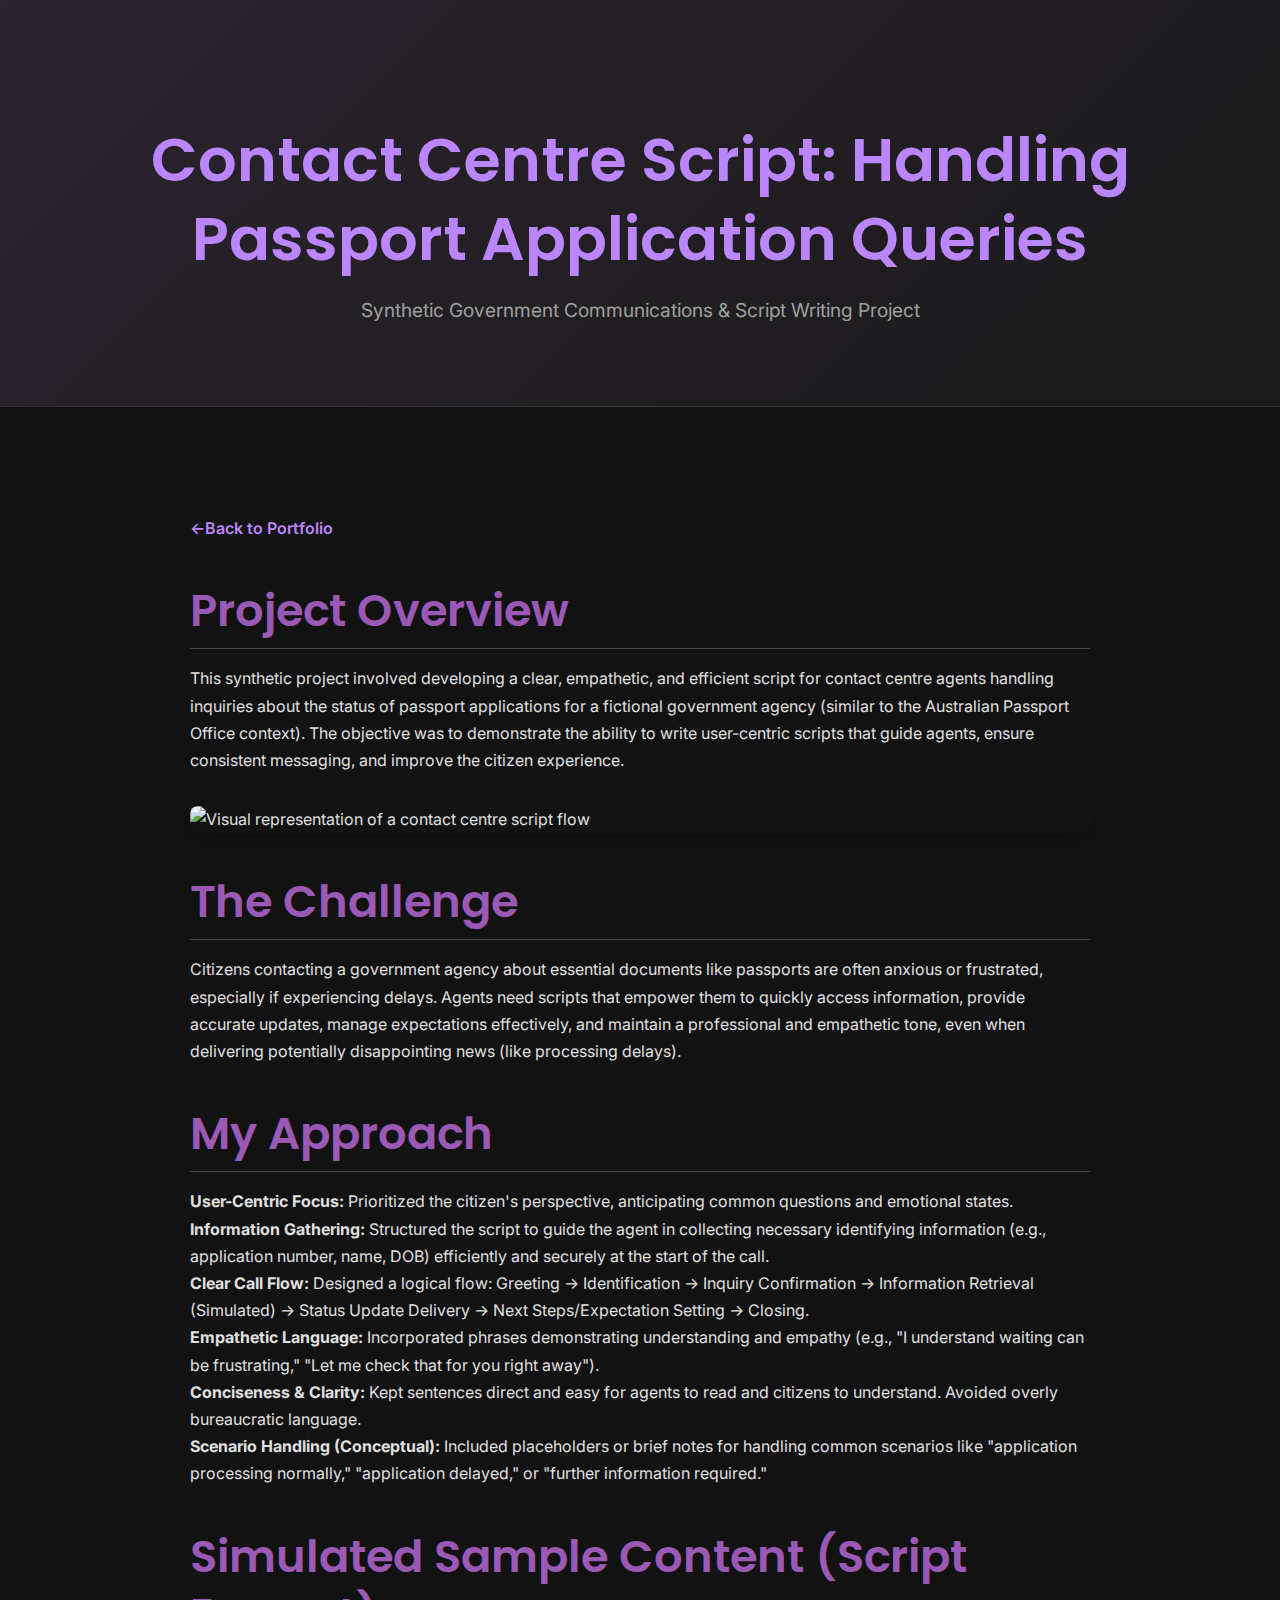
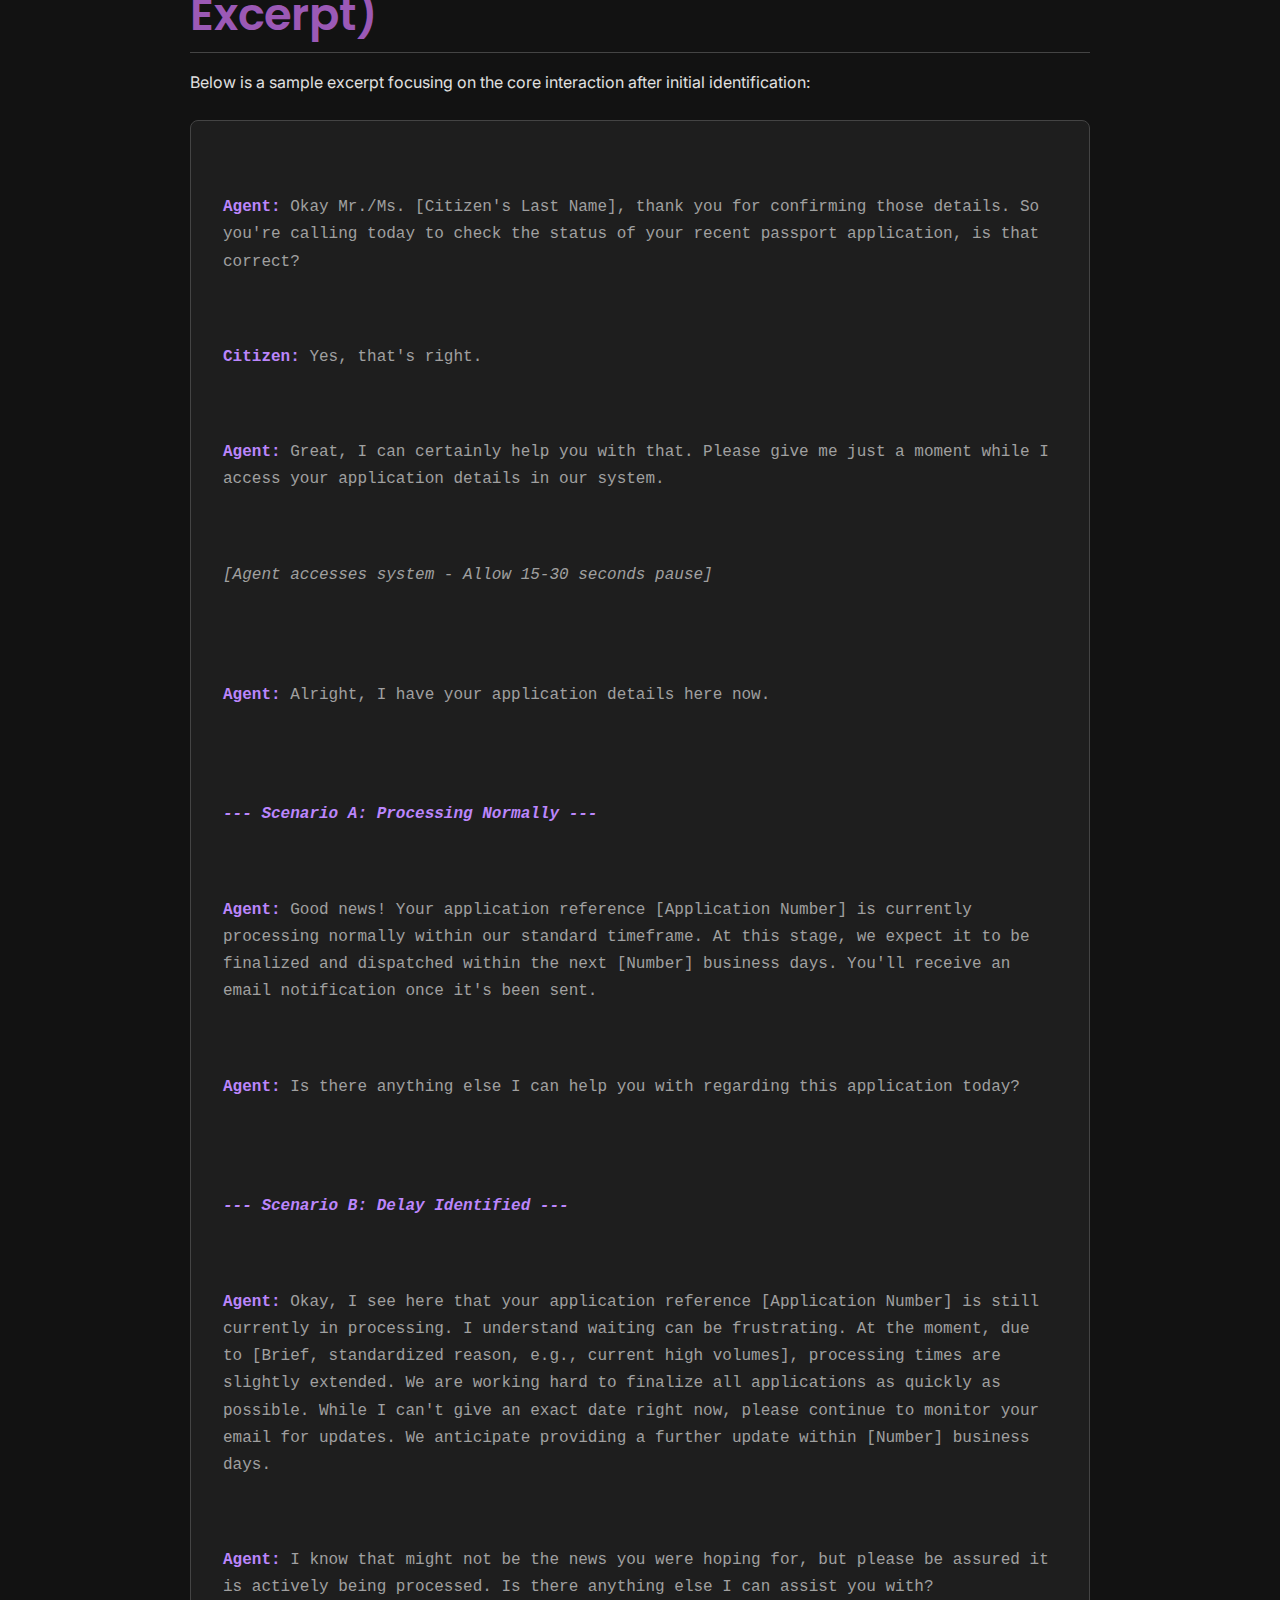
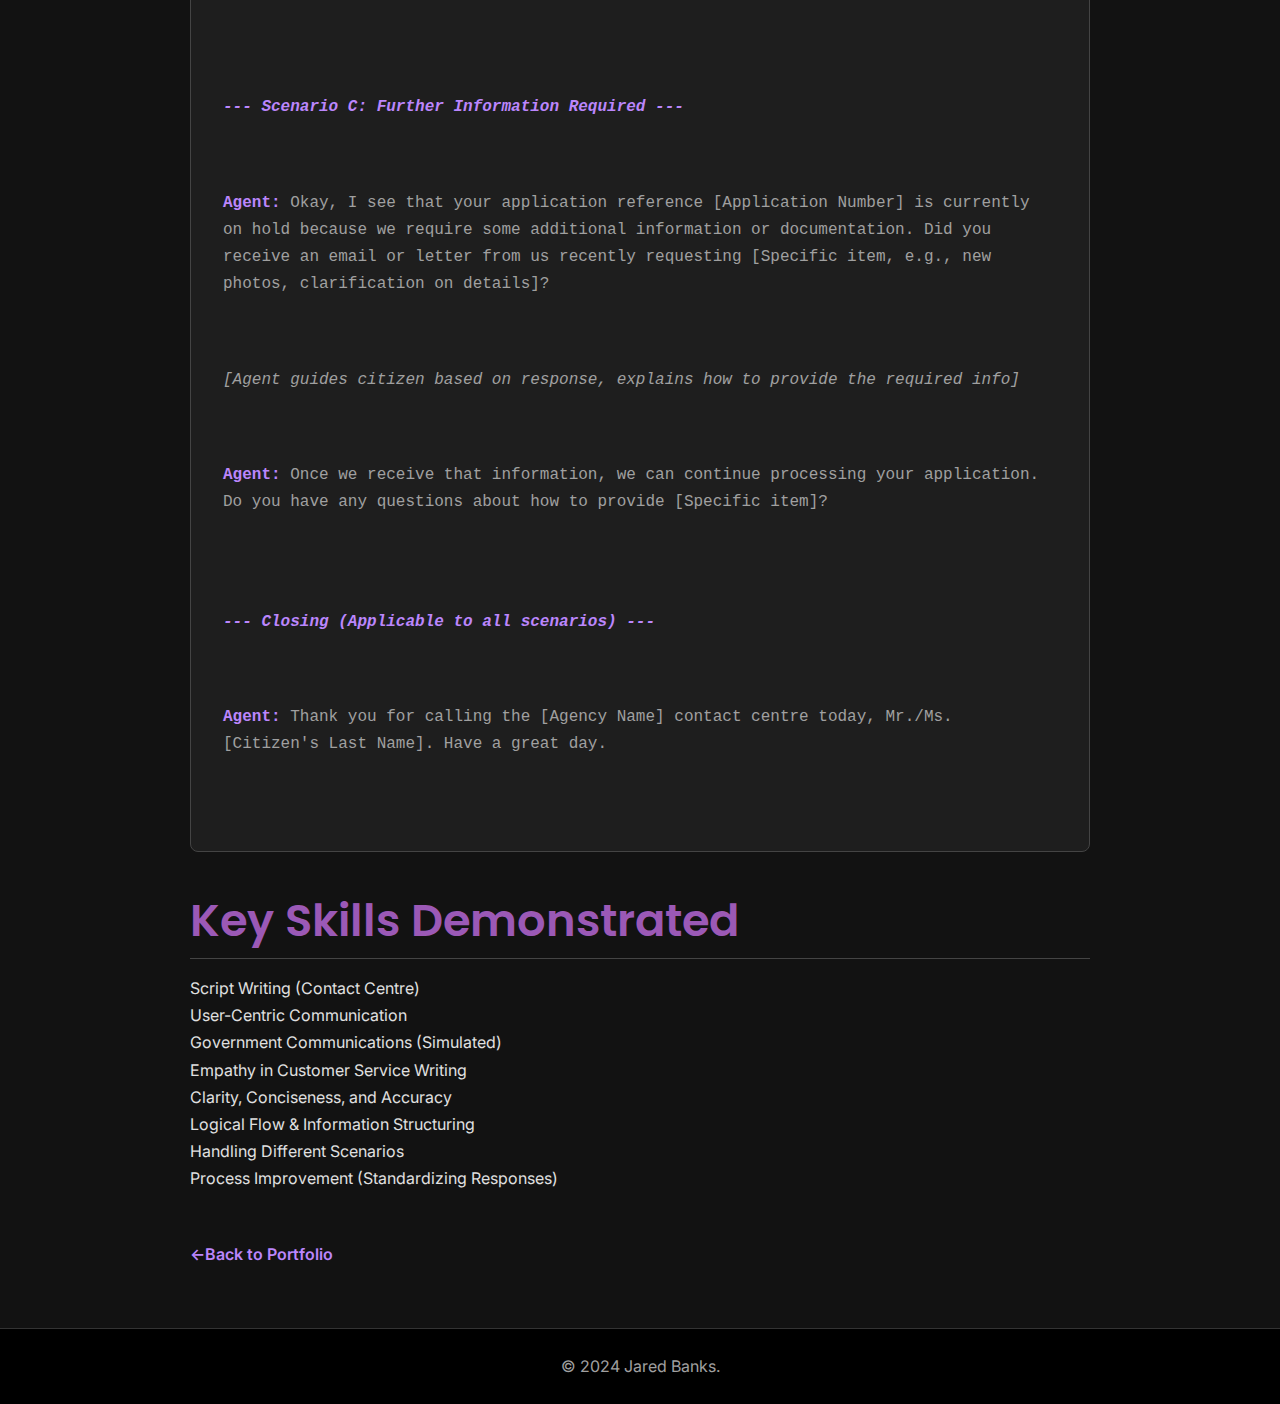
==== gov-script.html @ 29e7ff33 "v2" ====
<!DOCTYPE html>
<html lang="en">
<head>
    <meta charset="UTF-8">
    <meta name="viewport" content="width=device-width, initial-scale=1.0">
    <title>Project: Contact Centre Script - Jared Banks Portfolio</title>
    <link rel="stylesheet" href="style.css">
    <link rel="preconnect" href="https://fonts.googleapis.com">
    <link rel="preconnect" href="https://fonts.gstatic.com" crossorigin>
    <link href="https://fonts.googleapis.com/css2?family=Poppins:wght@400;600;700&family=Inter:wght@400;500&display=swap" rel="stylesheet">
</head>
<body>
     <header class="project-detail-header">
        <div class="container">
            <h1>Contact Centre Script: Handling Passport Application Queries</h1>
            <p class="project-subtitle">Synthetic Government Communications & Script Writing Project</p>
        </div>
    </header>

    <main class="project-content container">
        <a href="index.html#portfolio" class="back-link">Back to Portfolio</a>

        <h2>Project Overview</h2>
        <p>This synthetic project involved developing a clear, empathetic, and efficient script for contact centre agents handling inquiries about the status of passport applications for a fictional government agency (similar to the Australian Passport Office context). The objective was to demonstrate the ability to write user-centric scripts that guide agents, ensure consistent messaging, and improve the citizen experience.</p>

        <img src="https://via.placeholder.com/800x400/888/bbb?text=Contact+Centre+Interaction+Flow" alt="Visual representation of a contact centre script flow" class="project-visual">

        <h2>The Challenge</h2>
        <p>Citizens contacting a government agency about essential documents like passports are often anxious or frustrated, especially if experiencing delays. Agents need scripts that empower them to quickly access information, provide accurate updates, manage expectations effectively, and maintain a professional and empathetic tone, even when delivering potentially disappointing news (like processing delays).</p>

        <h2>My Approach</h2>
        <ul>
            <li><strong>User-Centric Focus:</strong> Prioritized the citizen's perspective, anticipating common questions and emotional states.</li>
            <li><strong>Information Gathering:</strong> Structured the script to guide the agent in collecting necessary identifying information (e.g., application number, name, DOB) efficiently and securely at the start of the call.</li>
            <li><strong>Clear Call Flow:</strong> Designed a logical flow: Greeting -> Identification -> Inquiry Confirmation -> Information Retrieval (Simulated) -> Status Update Delivery -> Next Steps/Expectation Setting -> Closing.</li>
            <li><strong>Empathetic Language:</strong> Incorporated phrases demonstrating understanding and empathy (e.g., "I understand waiting can be frustrating," "Let me check that for you right away").</li>
            <li><strong>Conciseness & Clarity:</strong> Kept sentences direct and easy for agents to read and citizens to understand. Avoided overly bureaucratic language.</li>
            <li><strong>Scenario Handling (Conceptual):</strong> Included placeholders or brief notes for handling common scenarios like "application processing normally," "application delayed," or "further information required."</li>
        </ul>

        <h2>Simulated Sample Content (Script Excerpt)</h2>
        <p>Below is a sample excerpt focusing on the core interaction after initial identification:</p>
        <div class="project-sample">
            <p><strong>Agent:</strong> Okay Mr./Ms. [Citizen's Last Name], thank you for confirming those details. So you're calling today to check the status of your recent passport application, is that correct?</p>
            <p><strong>Citizen:</strong> Yes, that's right.</p>
            <p><strong>Agent:</strong> Great, I can certainly help you with that. Please give me just a moment while I access your application details in our system.</p>
            <p><em>[Agent accesses system - Allow 15-30 seconds pause]</em></p>

            <p><strong>Agent:</strong> Alright, I have your application details here now.</p>

            <p><em><strong>--- Scenario A: Processing Normally ---</strong></em></p>
            <p><strong>Agent:</strong> Good news! Your application reference [Application Number] is currently processing normally within our standard timeframe. At this stage, we expect it to be finalized and dispatched within the next [Number] business days. You'll receive an email notification once it's been sent.</p>
            <p><strong>Agent:</strong> Is there anything else I can help you with regarding this application today?</p>

            <p><em><strong>--- Scenario B: Delay Identified ---</strong></em></p>
            <p><strong>Agent:</strong> Okay, I see here that your application reference [Application Number] is still currently in processing. I understand waiting can be frustrating. At the moment, due to [Brief, standardized reason, e.g., current high volumes], processing times are slightly extended. We are working hard to finalize all applications as quickly as possible. While I can't give an exact date right now, please continue to monitor your email for updates. We anticipate providing a further update within [Number] business days.</p>
            <p><strong>Agent:</strong> I know that might not be the news you were hoping for, but please be assured it is actively being processed. Is there anything else I can assist you with?</p>

            <p><em><strong>--- Scenario C: Further Information Required ---</strong></em></p>
            <p><strong>Agent:</strong> Okay, I see that your application reference [Application Number] is currently on hold because we require some additional information or documentation. Did you receive an email or letter from us recently requesting [Specific item, e.g., new photos, clarification on details]?</p>
            <p><em>[Agent guides citizen based on response, explains how to provide the required info]</em></p>
            <p><strong>Agent:</strong> Once we receive that information, we can continue processing your application. Do you have any questions about how to provide [Specific item]?</p>

            <p><em><strong>--- Closing (Applicable to all scenarios) ---</strong></em></p>
            <p><strong>Agent:</strong> Thank you for calling the [Agency Name] contact centre today, Mr./Ms. [Citizen's Last Name]. Have a great day.</p>
        </div>


        <h2>Key Skills Demonstrated</h2>
        <ul>
            <li>Script Writing (Contact Centre)</li>
            <li>User-Centric Communication</li>
            <li>Government Communications (Simulated)</li>
            <li>Empathy in Customer Service Writing</li>
            <li>Clarity, Conciseness, and Accuracy</li>
            <li>Logical Flow & Information Structuring</li>
            <li>Handling Different Scenarios</li>
            <li>Process Improvement (Standardizing Responses)</li>
        </ul>

        <a href="index.html#portfolio" class="back-link">Back to Portfolio</a>
    </main>

     <footer class="site-footer-bottom">
        <div class="container">
            <p>© 2024 Jared Banks.</p>
        </div>
    </footer>
</body>
</html>
---- style.css ----
/* --- Global Styles & Variables --- */
:root {
    /* Dark Mode Palette */
    --primary-color: #9b59b6; /* Vibrant Purple */
    --secondary-color: #bb86fc; /* Lighter Purple Accent */
    --background-color: #121212; /* Very Dark Grey/Black */
    --surface-color: #1e1e1e; /* Slightly Lighter Surface (Cards, Header) */
    --text-color: #e0e0e0; /* Light Grey for Text */
    --text-muted-color: #a0a0a0; /* Medium Grey for muted text */
    --dark-color-on-light-bg: #343a40; /* For specific elements if needed */

    /* Fonts & Other Variables */
    --heading-font: 'Poppins', sans-serif;
    --body-font: 'Inter', sans-serif;
    --base-font-size: 16px;
    --transition-speed: 0.3s;
    --card-shadow: 0 5px 15px rgba(0, 0, 0, 0.2); /* Darker shadow for dark bg */
    --card-shadow-hover: 0 8px 25px rgba(0, 0, 0, 0.3);
    --border-radius: 8px;
    --purple-glow: 0 0 15px rgba(155, 89, 182, 0.3); /* Subtle glow for purple elements */
}

* {
    margin: 0;
    padding: 0;
    box-sizing: border-box;
}

html {
    scroll-behavior: smooth;
    font-size: var(--base-font-size);
}

body {
    font-family: var(--body-font);
    line-height: 1.7;
    color: var(--text-color);
    background-color: var(--background-color); /* Dark Background */
    overflow-x: hidden;
}

.container {
    max-width: 1200px;
    margin: 0 auto;
    padding: 0 20px;
}

h1, h2, h3 {
    font-family: var(--heading-font);
    font-weight: 600;
    line-height: 1.3;
    color: var(--text-color); /* Light Headings */
}

/* Adjust sizes slightly if needed */
h1 { font-size: clamp(2.5rem, 5vw, 3.8rem); margin-bottom: 1rem; }
h2 { font-size: clamp(2rem, 4vw, 2.8rem); margin-bottom: 1rem; }
h3 { font-size: clamp(1.2rem, 3vw, 1.5rem); margin-bottom: 0.8rem; }

p { margin-bottom: 1.2rem; font-size: 1rem; }
a { color: var(--secondary-color); text-decoration: none; transition: color var(--transition-speed) ease; } /* Purple Links */
a:hover { color: var(--primary-color); } /* Darker Purple Hover */
img { max-width: 100%; height: auto; display: block; }
ul { list-style: none; }

/* --- Header --- */
.site-header {
    position: fixed;
    top: 0;
    left: 0;
    width: 100%;
    background-color: rgba(30, 30, 30, 0.9); /* Darker translucent header */
    backdrop-filter: blur(10px);
    padding: 1rem 0;
    z-index: 1000;
    border-bottom: 1px solid #333; /* Subtle border */
    transition: background-color var(--transition-speed) ease;
}

.site-header .container {
    display: flex;
    justify-content: space-between;
    align-items: center;
}

.logo a {
    font-size: 1.6rem;
    font-weight: 700;
    font-family: var(--heading-font);
    color: var(--secondary-color); /* Lighter Purple Logo */
    text-decoration: none;
}

.main-nav ul { display: flex; }
.main-nav li { margin-left: 2rem; }

.main-nav a {
    font-weight: 500;
    color: var(--text-color); /* Light nav text */
    position: relative;
    padding-bottom: 0.3rem;
}

.main-nav a::after {
    content: '';
    position: absolute;
    bottom: 0;
    left: 0;
    width: 0;
    height: 2px;
    background-color: var(--primary-color); /* Purple underline */
    transition: width var(--transition-speed) ease;
}

.main-nav a:hover::after,
.main-nav a.active::after { width: 100%; }

.menu-toggle {
    display: none;
    background: none;
    border: none;
    font-size: 1.8rem;
    cursor: pointer;
    color: var(--text-color); /* Light toggle icon */
}

/* --- Section Base Styles --- */
section { padding: 80px 0; overflow: hidden; }

.section-title { text-align: center; margin-bottom: 1rem; }
.section-title--left { text-align: left; }

.section-intro {
    text-align: center;
    max-width: 700px;
    margin: 0 auto 3rem auto;
    color: var(--text-muted-color); /* Muted text */
    font-size: 1.1rem;
}

/* --- Hero Section --- */
.hero-section {
    min-height: 100vh;
    display: flex;
    flex-direction: column;
    justify-content: center;
    align-items: center;
    text-align: center;
    /* Subtle dark gradient */
    background: linear-gradient(135deg, rgba(155, 89, 182, 0.05), rgba(0, 0, 0, 0.1)), var(--background-color);
    position: relative;
    padding-top: 100px;
}

.hero-content { max-width: 900px; }

.hero-section h1 .highlight {
    color: var(--primary-color); /* Purple Highlight */
    font-weight: 700;
}

.hero-section .subtitle {
    font-size: 1.2rem;
    color: var(--text-muted-color);
    margin-bottom: 2rem;
}

.cta-button {
    display: inline-block;
    background: var(--primary-color); /* Purple Button */
    color: var(--white-color); /* Ensure text is white/light */
    padding: 0.9rem 2rem;
    border-radius: var(--border-radius);
    font-weight: 600;
    font-family: var(--heading-font);
    text-decoration: none;
    transition: background-color var(--transition-speed) ease, transform var(--transition-speed) ease, box-shadow var(--transition-speed) ease;
    box-shadow: var(--purple-glow); /* Purple Glow */
    border: none;
    cursor: pointer;
}

.cta-button:hover {
    background: var(--secondary-color); /* Lighter Purple Hover */
    transform: translateY(-3px);
    box-shadow: 0 6px 20px rgba(155, 89, 182, 0.4);
    color: #111; /* Darker text on light hover */
}

.scroll-down-indicator {
    position: absolute;
    bottom: 30px;
    left: 50%;
    transform: translateX(-50%);
    animation: bounce 2s infinite;
}

.scroll-down-indicator a {
    font-size: 1.5rem;
    color: var(--secondary-color);
}

@keyframes bounce {
    0%, 20%, 50%, 80%, 100% { transform: translate(-50%, 0); }
    40% { transform: translate(-50%, -10px); }
    60% { transform: translate(-50%, -5px); }
}

/* --- Portfolio Section --- */
.portfolio-section {
    background-color: var(--background-color); /* Matches body */
}

.portfolio-grid {
    display: grid;
    grid-template-columns: repeat(auto-fit, minmax(min(350px, 100%), 1fr));
    gap: 2.5rem;
}

.portfolio-item {
    background: var(--surface-color); /* Dark Card Background */
    border-radius: var(--border-radius);
    overflow: hidden;
    box-shadow: var(--card-shadow);
    transition: transform var(--transition-speed) ease, box-shadow var(--transition-speed) ease;
    border: 1px solid #333; /* Subtle border for definition */
}

.portfolio-item:hover {
    transform: translateY(-8px);
    box-shadow: var(--card-shadow-hover);
    border-color: var(--secondary-color); /* Purple border on hover */
}

.portfolio-image-container img {
    width: 100%;
    aspect-ratio: 16 / 10;
    object-fit: cover;
    filter: brightness(0.9); /* Slightly darken images for dark mode */
}

.portfolio-text { padding: 1.5rem 1.8rem; }
.portfolio-text h3 { margin-bottom: 0.6rem; color: var(--text-color); }
.portfolio-text p { font-size: 0.95rem; margin-bottom: 1rem; color: var(--text-muted-color); }
.portfolio-text p:last-of-type { margin-bottom: 1.2rem; }

.skills-tags { display: flex; flex-wrap: wrap; gap: 0.5rem; margin-bottom: 1rem; }

.skills-tags span {
    background-color: rgba(187, 134, 252, 0.15); /* Transparent purple */
    color: var(--secondary-color);
    padding: 0.3rem 0.8rem;
    border-radius: 15px;
    font-size: 0.8rem;
    font-weight: 500;
}

.portfolio-link { font-weight: 600; display: inline-block; position: relative; color: var(--secondary-color); }
.portfolio-link:hover { color: var(--primary-color); }
.portfolio-link::after { content: ' →'; transition: transform var(--transition-speed) ease; display: inline-block; }
.portfolio-link:hover::after { transform: translateX(4px); }


/* --- About Section --- */
.about-section {
    background-color: var(--surface-color); /* Darker background for contrast */
    border-top: 1px solid #333;
    border-bottom: 1px solid #333;
}

.about-layout { display: flex; align-items: center; gap: 4rem; }
.about-image { flex-basis: 40%; max-width: 400px; }

.about-image img {
    border-radius: var(--border-radius);
    box-shadow: 0 10px 30px rgba(0, 0, 0, 0.4); /* Stronger shadow */
    filter: saturate(0.9); /* Slightly desaturate photo if needed */
}

.about-text { flex-basis: 60%; }
.about-text p { font-size: 1.05rem; color: var(--text-color); }
.about-text a { font-weight: 600; }


/* --- Skills Section --- */
.skills-section { /* Updated ID reference */
    background-color: var(--background-color);
}

.skills-grid { /* Updated class name */
    display: grid;
    grid-template-columns: repeat(auto-fit, minmax(min(300px, 100%), 1fr));
    gap: 2rem;
}

.skill-item { /* Updated class name */
    background: var(--surface-color); /* Dark Card */
    padding: 2.5rem 2rem;
    border-radius: var(--border-radius);
    text-align: center;
    transition: transform var(--transition-speed) ease, box-shadow var(--transition-speed) ease, border-color var(--transition-speed) ease;
    box-shadow: var(--card-shadow);
    border: 1px solid #333;
}
.skill-item:hover {
    transform: translateY(-5px);
    box-shadow: var(--card-shadow-hover);
    border-color: var(--secondary-color); /* Purple border */
}

.skill-icon { /* Updated class name */
    font-size: 2.5rem;
    margin-bottom: 1rem;
    color: var(--primary-color);
    display: inline-block;
    background-color: rgba(155, 89, 182, 0.1); /* Transparent Purple BG */
    width: 70px;
    height: 70px;
    line-height: 70px;
    border-radius: 50%;
}

.skill-item h3 { margin-bottom: 0.8rem; color: var(--text-color); }
.skill-item p { font-size: 0.95rem; color: var(--text-muted-color); margin-bottom: 0; }


/* --- Contact Section --- */
.contact-section {
    background: linear-gradient(135deg, rgba(155, 89, 182, 0.03), rgba(0, 0, 0, 0.05)), var(--surface-color); /* Subtle gradient on dark surface */
    padding-bottom: 60px;
    border-top: 1px solid #333;
}

.contact-wrapper {
    display: flex;
    flex-wrap: wrap;
    gap: 3rem;
    justify-content: center;
    margin-top: 2rem;
}

.contact-info { /* Removed .contact-form styling for now */
    flex-basis: 500px; /* Allow info to take more space */
    max-width: 100%;
    padding: 2rem;
    background: var(--surface-color);
    border-radius: var(--border-radius);
    box-shadow: var(--card-shadow);
    border: 1px solid #333;
    text-align: center; /* Center info */
}

.contact-info h3 { margin-bottom: 1.5rem; color: var(--text-color); }
.contact-info p { font-size: 1rem; margin-bottom: 1rem; color: var(--text-muted-color); }
.contact-info strong { font-weight: 600; color: var(--text-color); }
.contact-info a { color: var(--secondary-color); font-weight: 500; }
.contact-info a:hover { color: var(--primary-color); }


/* --- Footer --- */
.site-footer-bottom {
    background-color: #000; /* Black Footer */
    color: var(--text-muted-color);
    padding: 1.5rem 0;
    text-align: center;
    font-size: 0.9rem;
    border-top: 1px solid #333;
}
.site-footer-bottom p { margin: 0; }

/* --- Project Detail Page Specific Styles --- */
.project-detail-header {
    background: linear-gradient(135deg, rgba(155, 89, 182, 0.1), rgba(0, 0, 0, 0.15)), var(--surface-color);
    padding: 120px 0 60px 0; /* More padding top */
    text-align: center;
    border-bottom: 1px solid #333;
}
.project-detail-header h1 {
    color: var(--secondary-color); /* Highlight title */
}
.project-detail-header .project-subtitle {
    color: var(--text-muted-color);
    font-size: 1.2rem;
    margin-top: 0.5rem;
}

.project-content {
    padding: 60px 0;
    max-width: 900px; /* Content width */
    margin: 0 auto;
}

.project-content h2 {
    color: var(--primary-color); /* Purple subheadings */
    margin-top: 2.5rem;
    margin-bottom: 1rem;
    border-bottom: 1px solid #444;
    padding-bottom: 0.5rem;
}

.project-content img.project-visual {
    margin: 2rem 0;
    border-radius: var(--border-radius);
    box-shadow: 0 5px 20px rgba(0,0,0,0.3);
}

.project-sample {
    background-color: var(--surface-color);
    padding: 1.5rem 2rem;
    border-radius: var(--border-radius);
    margin-top: 1.5rem;
    border: 1px solid #444;
    font-family: 'Courier New', Courier, monospace; /* Monospace for code/script */
    white-space: pre-wrap; /* Preserve whitespace */
    word-wrap: break-word;
    font-size: 0.9rem;
    color: var(--text-muted-color);
}
.project-sample.prose { /* Different style for prose */
    font-family: var(--body-font);
    font-size: 1rem;
    white-space: normal;
    line-height: 1.7;
     color: var(--text-color);
}
.project-sample strong { /* Highlight within sample */
    color: var(--secondary-color);
    font-weight: bold;
}


.back-link {
    display: inline-block;
    margin-top: 3rem;
    font-weight: 600;
    color: var(--secondary-color);
}
.back-link::before {
    content: '← ';
    display: inline-block;
    transition: transform var(--transition-speed) ease;
}
.back-link:hover::before {
    transform: translateX(-4px);
}

/* --- Animations (Remain the same) --- */
.animate-on-scroll { opacity: 0; transform: translateY(30px); transition: opacity 0.8s ease-out, transform 0.8s ease-out; }
.animate-on-scroll.is-visible { opacity: 1; transform: translateY(0); }
.animation-delay-1 { transition-delay: 0.15s; }
.animation-delay-2 { transition-delay: 0.3s; }

/* --- Responsive Design (Largely the same, check specifics) --- */
@media (max-width: 992px) {
    .about-layout { flex-direction: column; text-align: center; }
    .about-text { margin-top: 2rem; }
    .about-text .section-title--left { text-align: center; }
    .about-image { max-width: 350px; }
}

@media (max-width: 768px) {
    html { font-size: 15px; }
    .main-nav { display: none; }
    .menu-toggle { display: block; }
    .hero-section { min-height: 80vh; }
    h1 { font-size: clamp(2rem, 6vw, 3rem); }
    h2 { font-size: clamp(1.8rem, 5vw, 2.4rem); }
    .portfolio-grid { grid-template-columns: 1fr; }
    .skills-grid { grid-template-columns: 1fr; } /* Updated class name */
    .project-content { padding: 40px 20px; } /* Add padding for mobile */

}

@media (max-width: 480px) {
    .container { padding: 0 15px; }
    section { padding: 60px 0; }
    .cta-button { padding: 0.8rem 1.5rem; font-size: 0.95rem; }
    .portfolio-text { padding: 1.2rem; }
    .skill-item { padding: 2rem 1.5rem; } /* Updated class name */
    .project-detail-header { padding: 100px 0 40px 0; }

}
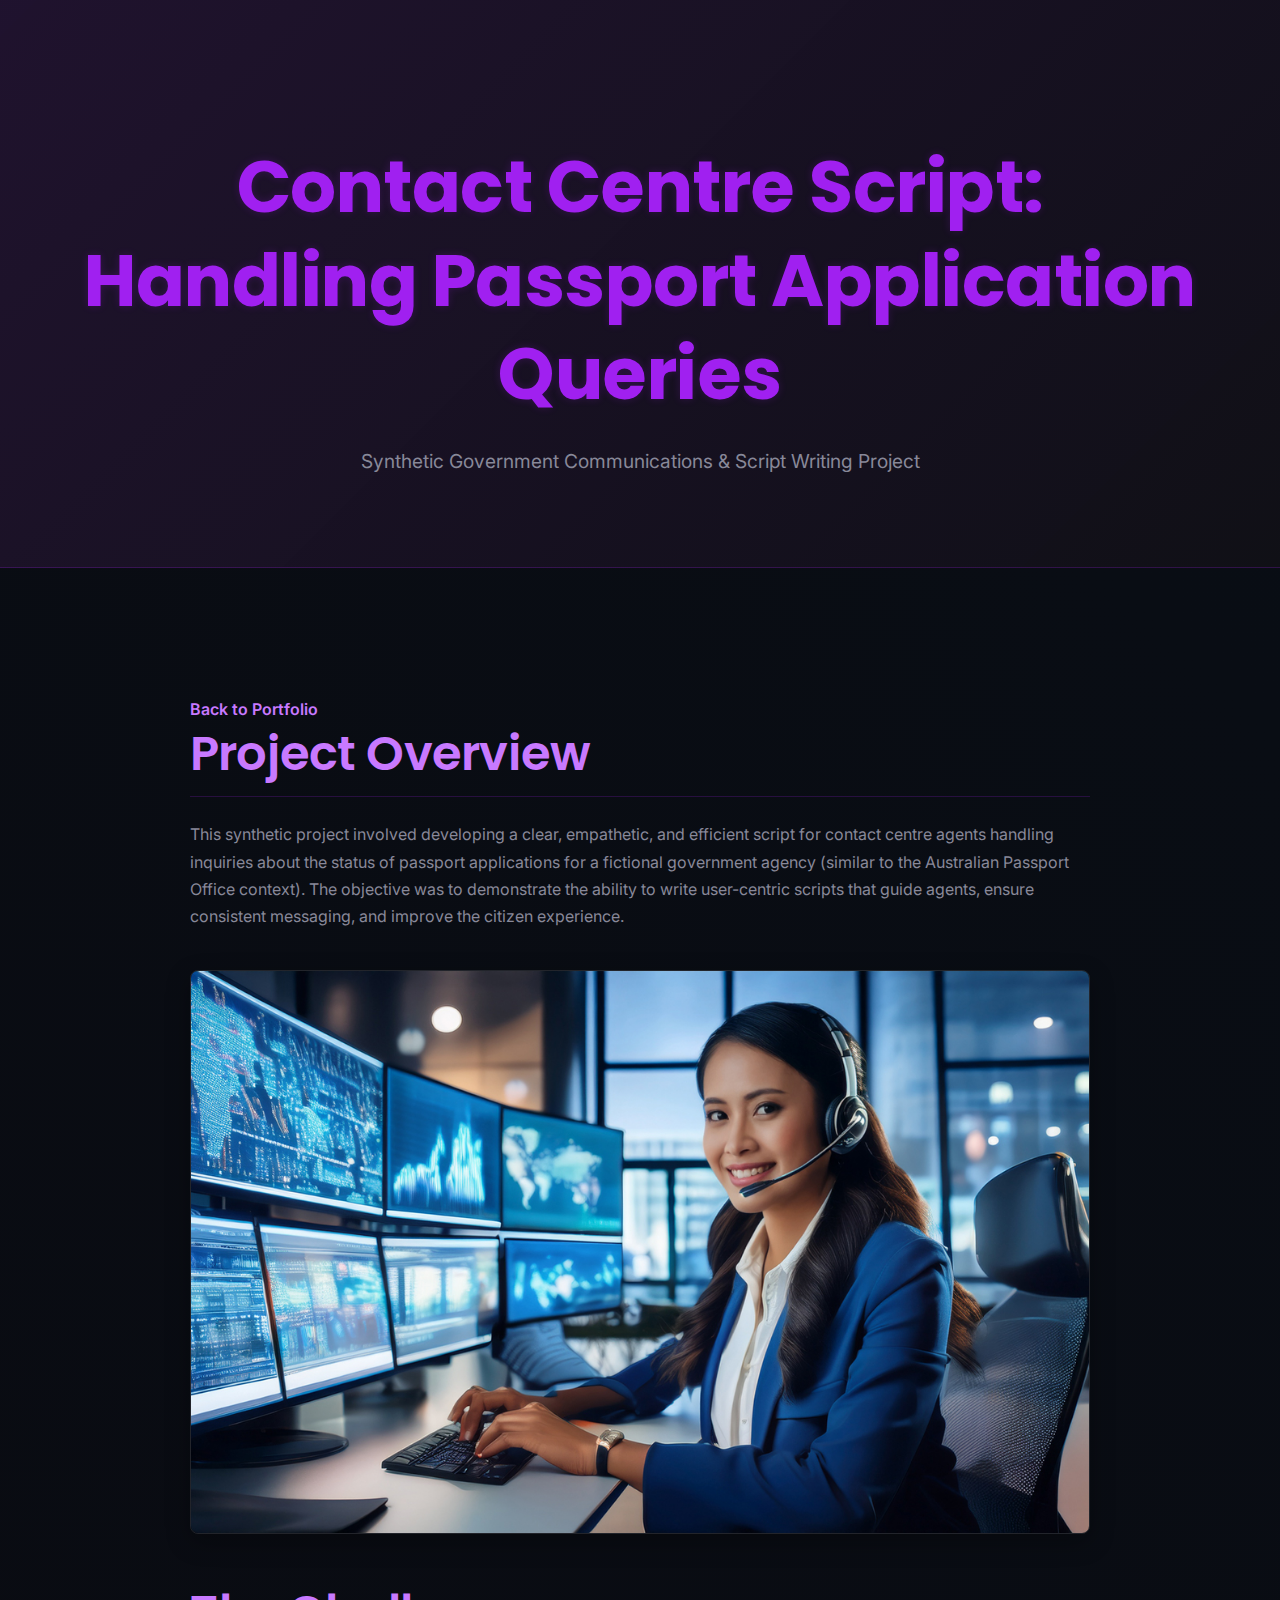
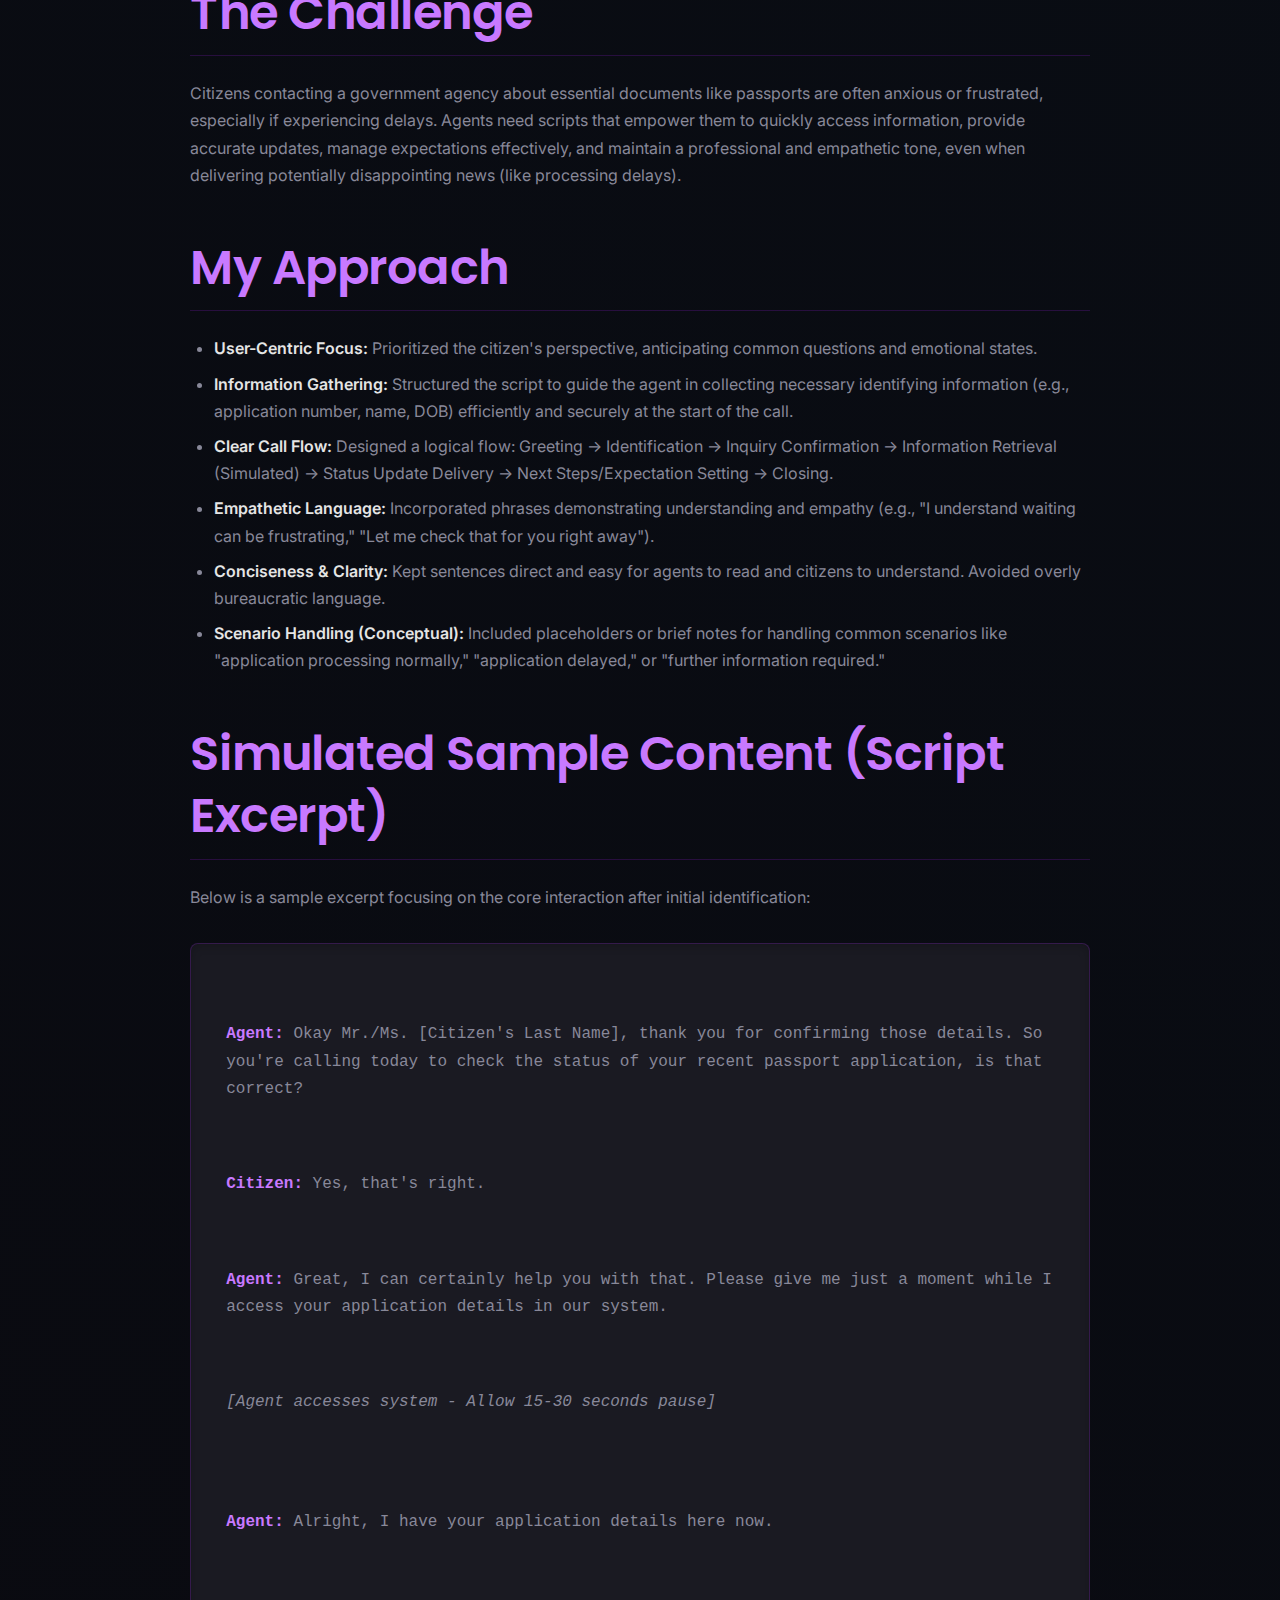
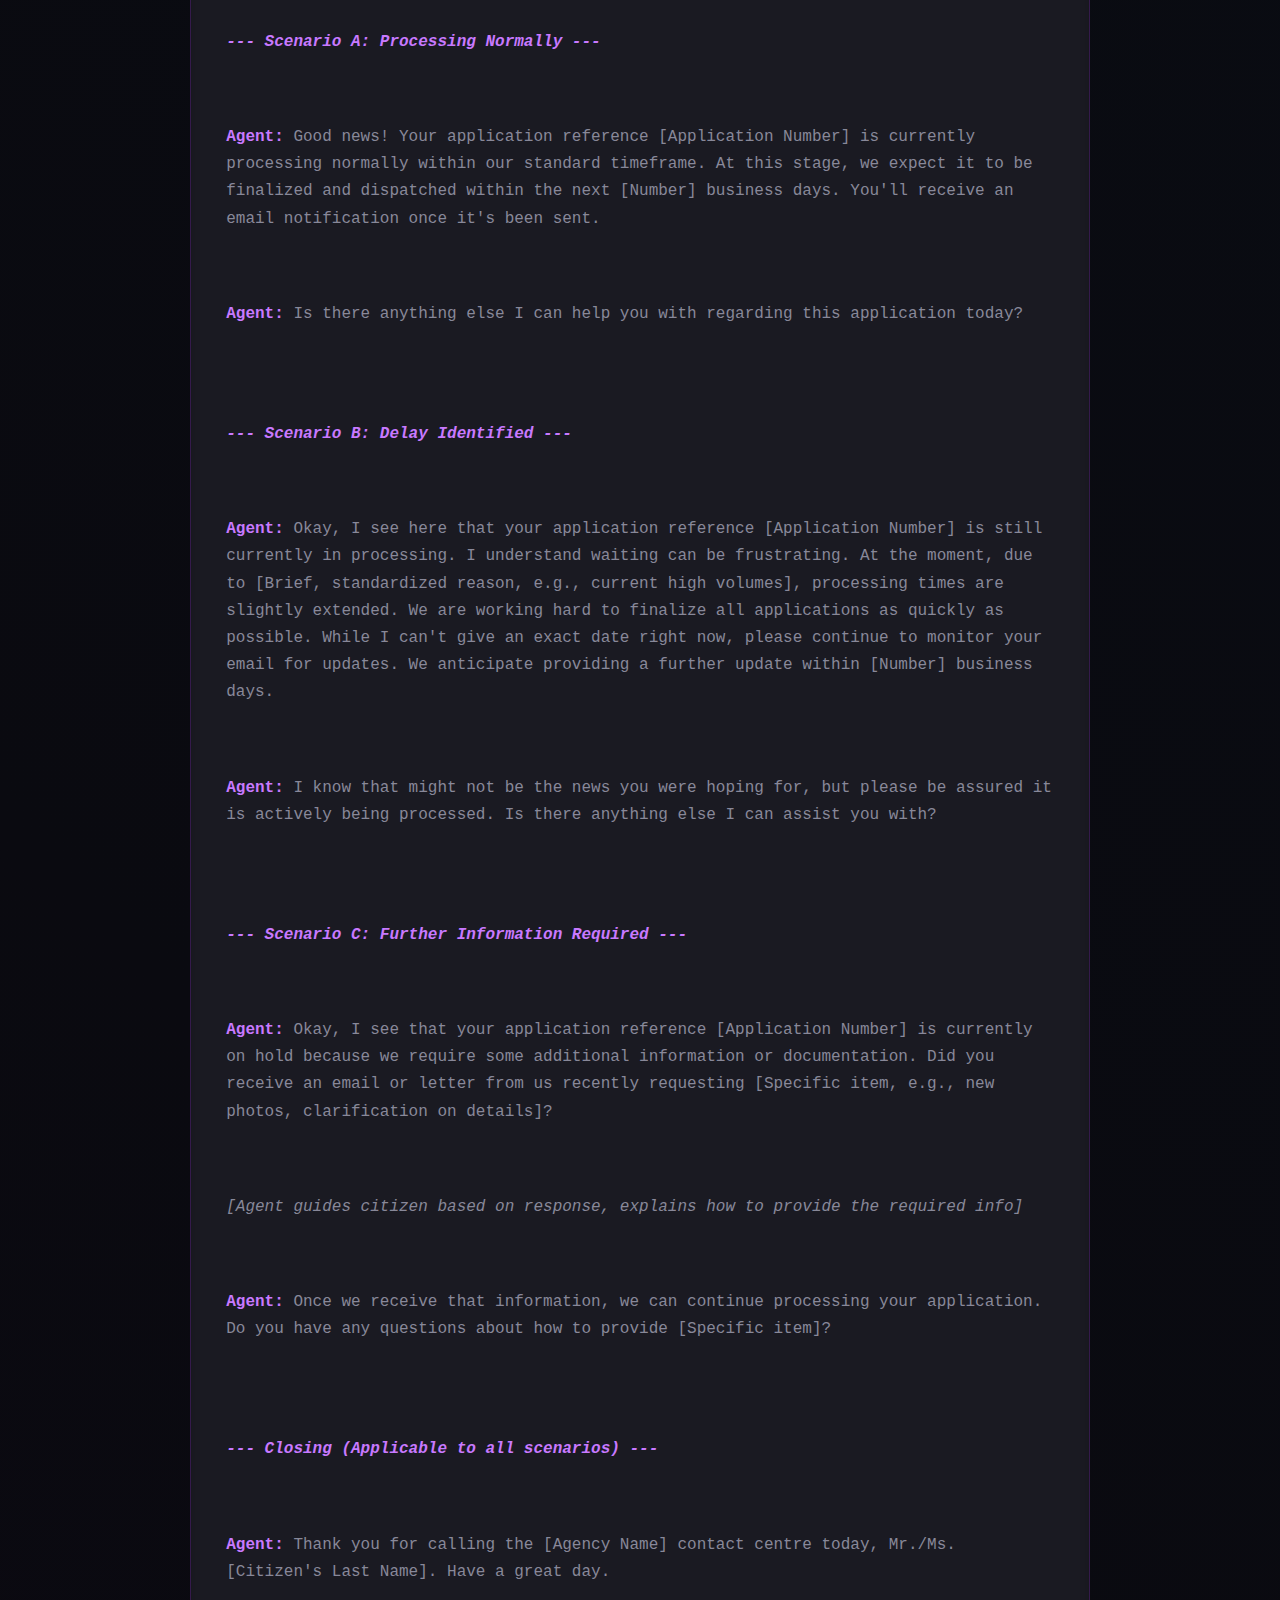
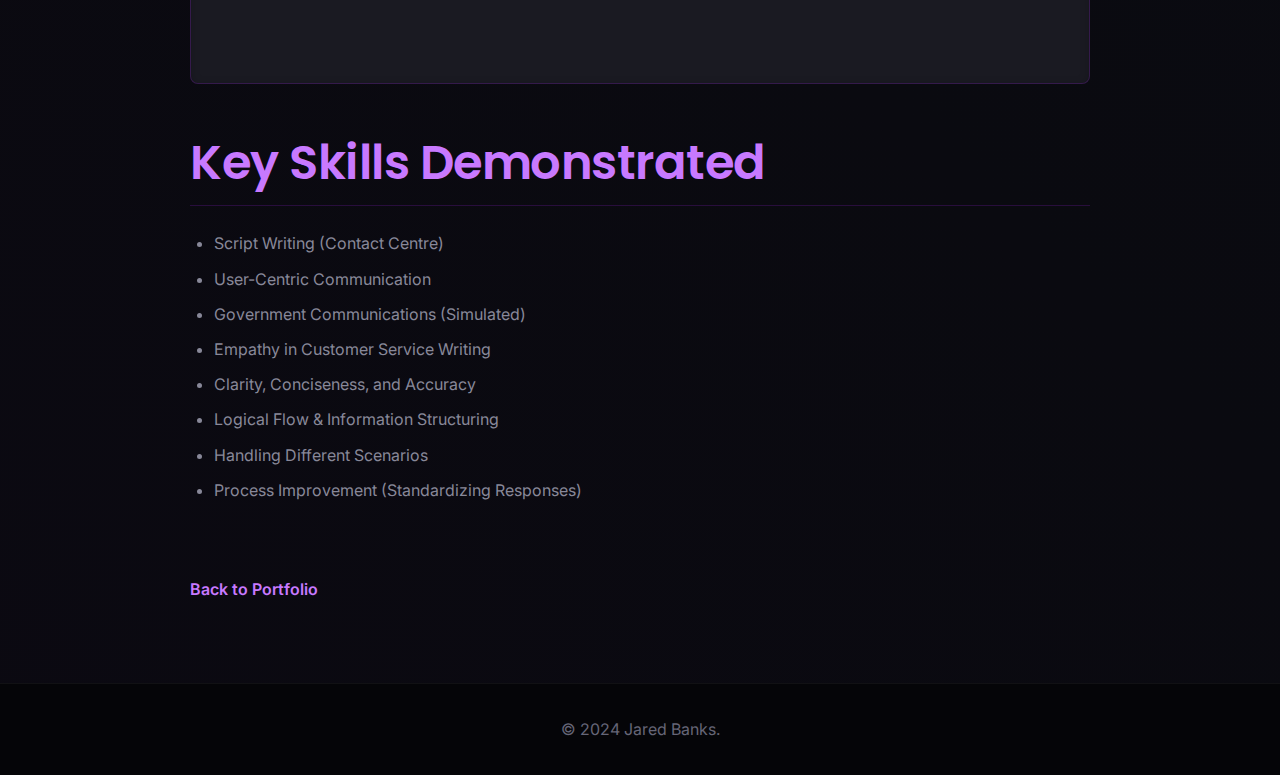
==== commit 30afc121: "16.0.9" ====
--- a/gov-script.html
+++ b/gov-script.html
@@ -23,7 +23,7 @@
         <h2>Project Overview</h2>
         <p>This synthetic project involved developing a clear, empathetic, and efficient script for contact centre agents handling inquiries about the status of passport applications for a fictional government agency (similar to the Australian Passport Office context). The objective was to demonstrate the ability to write user-centric scripts that guide agents, ensure consistent messaging, and improve the citizen experience.</p>
 
-        <img src="https://via.placeholder.com/800x400/888/bbb?text=Contact+Centre+Interaction+Flow" alt="Visual representation of a contact centre script flow" class="project-visual">
+        <img src="images/project4preview.jpg" alt="Visual representation of a contact centre script flow" class="project-visual">
 
         <h2>The Challenge</h2>
         <p>Citizens contacting a government agency about essential documents like passports are often anxious or frustrated, especially if experiencing delays. Agents need scripts that empower them to quickly access information, provide accurate updates, manage expectations effectively, and maintain a professional and empathetic tone, even when delivering potentially disappointing news (like processing delays).</p>
--- a/style.css
+++ b/style.css
@@ -1,482 +1,355 @@
 /* --- Global Styles & Variables --- */
 :root {
-    /* Dark Mode Palette */
-    --primary-color: #9b59b6; /* Vibrant Purple */
-    --secondary-color: #bb86fc; /* Lighter Purple Accent */
-    --background-color: #121212; /* Very Dark Grey/Black */
-    --surface-color: #1e1e1e; /* Slightly Lighter Surface (Cards, Header) */
-    --text-color: #e0e0e0; /* Light Grey for Text */
-    --text-muted-color: #a0a0a0; /* Medium Grey for muted text */
-    --dark-color-on-light-bg: #343a40; /* For specific elements if needed */
-
-    /* Fonts & Other Variables */
-    --heading-font: 'Poppins', sans-serif;
-    --body-font: 'Inter', sans-serif;
-    --base-font-size: 16px;
-    --transition-speed: 0.3s;
-    --card-shadow: 0 5px 15px rgba(0, 0, 0, 0.2); /* Darker shadow for dark bg */
-    --card-shadow-hover: 0 8px 25px rgba(0, 0, 0, 0.3);
-    --border-radius: 8px;
-    --purple-glow: 0 0 15px rgba(155, 89, 182, 0.3); /* Subtle glow for purple elements */
-}
-
-* {
-    margin: 0;
-    padding: 0;
-    box-sizing: border-box;
-}
-
-html {
-    scroll-behavior: smooth;
-    font-size: var(--base-font-size);
-}
-
+    --primary-glow: #a020f0; --secondary-accent: #c879ff; --background-dark: #0a0a10;
+    --surface-dark: #111118; --surface-medium: #1a1a22; --text-primary: #e5e5e5;
+    --text-secondary: #888899; --text-muted: #666677; --border-color: rgba(160, 32, 240, 0.2);
+    --shadow-color: rgba(160, 32, 240, 0.2); --shadow-color-hover: rgba(160, 32, 240, 0.4);
+    --heading-font: 'Poppins', sans-serif; --body-font: 'Inter', sans-serif; --base-font-size: 16px;
+    --transition-fast: 0.2s; --transition-medium: 0.4s; --transition-slow: 0.6s;
+    --border-radius-sm: 4px; --border-radius-md: 8px; --border-radius-lg: 12px;
+}
+/* --- Reset --- */
+* { margin: 0; padding: 0; box-sizing: border-box; }
+html { scroll-behavior: smooth; font-size: var(--base-font-size); }
 body {
-    font-family: var(--body-font);
-    line-height: 1.7;
-    color: var(--text-color);
-    background-color: var(--background-color); /* Dark Background */
-    overflow-x: hidden;
-}
-
-.container {
-    max-width: 1200px;
-    margin: 0 auto;
-    padding: 0 20px;
-}
-
-h1, h2, h3 {
-    font-family: var(--heading-font);
-    font-weight: 600;
-    line-height: 1.3;
-    color: var(--text-color); /* Light Headings */
-}
-
-/* Adjust sizes slightly if needed */
-h1 { font-size: clamp(2.5rem, 5vw, 3.8rem); margin-bottom: 1rem; }
-h2 { font-size: clamp(2rem, 4vw, 2.8rem); margin-bottom: 1rem; }
-h3 { font-size: clamp(1.2rem, 3vw, 1.5rem); margin-bottom: 0.8rem; }
-
+    font-family: var(--body-font); line-height: 1.7; color: var(--text-secondary);
+    background-color: var(--background-dark);
+    background: linear-gradient(45deg, var(--background-dark), #100518, var(--background-dark), #081018);
+    background-size: 400% 400%; animation: gradientBG 25s ease infinite;
+    overflow-x: hidden; min-height: 100vh; position: relative;
+}
+@keyframes gradientBG { 0% { background-position: 0% 50%; } 50% { background-position: 100% 50%; } 100% { background-position: 0% 50%; } }
+/* --- Persistent Particle Background --- */
+#page-particles { position: fixed; top: 0; left: 0; width: 100%; height: 100%; z-index: 0; }
+/* --- Pre-loader Styles --- */
+#preloader {
+    position: fixed; inset: 0; background-color: var(--background-dark);
+    z-index: 9999; display: flex; justify-content: center; align-items: center;
+    opacity: 1; visibility: visible; transition: opacity 0.6s ease-in-out, visibility 0.6s ease-in-out;
+    padding: 20px;
+}
+#preloader.hidden { opacity: 0; visibility: hidden; pointer-events: none; }
+#preloader-headline-container {
+    font-family: var(--heading-font); font-size: clamp(2.2rem, 6vw, 4rem); font-weight: 700;
+    color: var(--text-primary); text-align: center; max-width: 900px; line-height: 1.3;
+}
+.preloader-keyword {
+    opacity: 0; display: inline-block; transform: scale(0.8) translateY(10px);
+    transition: opacity 0.5s ease-out, transform 0.5s ease-out;
+    margin: 0 0.15em; will-change: transform, opacity;
+}
+.preloader-punctuation {
+    opacity: 0; display: inline-block; transition: opacity 0.5s ease-out 0.1s;
+    color: var(--text-secondary); margin-left: -0.1em; margin-right: 0.2em;
+}
+.preloader-keyword.animate-keyword-1 { color: var(--primary-glow); }
+.preloader-keyword.animate-keyword-2 { color: var(--secondary-accent); }
+.preloader-keyword.animate-keyword-3 { color: var(--primary-glow); }
+.preloader-keyword.visible { opacity: 1; transform: scale(1) translateY(0); }
+.preloader-keyword.visible + .preloader-punctuation { opacity: 0.7; }
+
+/* --- Content Wrapper --- */
+#content-wrapper {
+    opacity: 0;
+    visibility: hidden; /* Start hidden */
+    transition: opacity 0.6s ease-in-out; /* Control fade-in */
+    position: relative;
+    z-index: 1;
+}
+#content-wrapper.visible {
+    opacity: 1;
+    visibility: visible; /* Become visible */
+}
+#content-wrapper.no-transition {
+    transition: none; /* Disable transition for instant appearance */
+}
+
+/* --- Base Elements --- */
+.container { max-width: 1200px; margin: 0 auto; padding: 0 25px; }
+h1, h2, h3 { font-family: var(--heading-font); font-weight: 700; line-height: 1.3; color: var(--text-primary); letter-spacing: -0.5px; }
+h1 { font-size: clamp(2.8rem, 6vw, 4.5rem); margin-bottom: 1.5rem; }
+h2 { font-size: clamp(2.2rem, 5vw, 3rem); margin-bottom: 1.2rem; }
+h3 { font-size: clamp(1.1rem, 3vw, 1.3rem); margin-bottom: 0.6rem; }
 p { margin-bottom: 1.2rem; font-size: 1rem; }
-a { color: var(--secondary-color); text-decoration: none; transition: color var(--transition-speed) ease; } /* Purple Links */
-a:hover { color: var(--primary-color); } /* Darker Purple Hover */
+a { color: var(--secondary-accent); text-decoration: none; transition: color var(--transition-fast) ease; }
+a:hover { color: var(--primary-glow); }
 img { max-width: 100%; height: auto; display: block; }
 ul { list-style: none; }
-
 /* --- Header --- */
-.site-header {
-    position: fixed;
+.site-header { position: fixed; z-index: 1000; top: 0; left: 0; width: 100%; background-color: rgba(10, 10, 16, 0.8); backdrop-filter: blur(12px); -webkit-backdrop-filter: blur(12px); padding: 0.8rem 0; border-bottom: 1px solid rgba(255, 255, 255, 0.08); transition: background-color var(--transition-medium) ease, padding var(--transition-medium) ease; }
+.site-header.scrolled { padding: 0.6rem 0; box-shadow: 0 2px 15px rgba(0, 0, 0, 0.2); }
+.site-header .container { display: flex; justify-content: space-between; align-items: center; }
+.logo a { font-size: 1.7rem; font-weight: 700; font-family: var(--heading-font); color: var(--text-primary); text-decoration: none; transition: color var(--transition-fast); }
+.logo a:hover { color: var(--primary-glow); }
+.main-nav { display: block; } .main-nav ul { display: flex; align-items: center; } .main-nav li { margin-left: 2.5rem; }
+.main-nav a.nav-link { font-weight: 500; font-size: 1rem; color: var(--text-secondary); position: relative; padding: 0.5rem 0; transition: color var(--transition-fast) ease; }
+.main-nav a.nav-link::after { content: ''; position: absolute; bottom: 0; left: 50%; transform: translateX(-50%); width: 0; height: 2px; background-color: var(--primary-glow); transition: width var(--transition-medium) ease; opacity: 0; }
+.main-nav a.nav-link:hover, .main-nav a.nav-link.active { color: var(--text-primary); }
+.main-nav a.nav-link:hover::after, .main-nav a.nav-link.active::after { width: 60%; opacity: 1; }
+/* --- Hamburger Menu --- */
+.menu-toggle { display: none; background: none; border: none; cursor: pointer; padding: 10px; z-index: 1100; position: relative; }
+.hamburger-line { display: block; width: 25px; height: 2px; background-color: var(--text-primary); margin: 5px 0; transition: transform var(--transition-medium) ease, opacity var(--transition-medium) ease, background-color var(--transition-medium) ease; }
+.menu-toggle.active .hamburger-line:nth-child(1) { transform: translateY(7px) rotate(45deg); } .menu-toggle.active .hamburger-line:nth-child(2) { opacity: 0; } .menu-toggle.active .hamburger-line:nth-child(3) { transform: translateY(-7px) rotate(-45deg); }
+/* --- Mobile Navigation Overlay --- */
+.mobile-nav-overlay { position: fixed; top: 0; left: 0; width: 100%; height: 100%; background-color: rgba(10, 10, 16, 0.98); backdrop-filter: blur(10px); -webkit-backdrop-filter: blur(10px); z-index: 999; display: flex; justify-content: center; align-items: center; opacity: 0; visibility: hidden; transition: opacity var(--transition-medium) ease, visibility var(--transition-medium) ease; }
+.mobile-nav-overlay.active { opacity: 1; visibility: visible; }
+.mobile-nav ul { list-style: none; padding: 0; text-align: center; } .mobile-nav li { margin: 2rem 0; }
+.mobile-nav a.mobile-nav-link { color: var(--text-primary); font-size: 1.8rem; font-weight: 600; font-family: var(--heading-font); text-decoration: none; padding: 0.5rem 1rem; transition: color var(--transition-fast) ease; }
+.mobile-nav a.mobile-nav-link:hover { color: var(--primary-glow); }
+/* --- Main Content & Sections --- */
+main { position: relative; z-index: 1; }
+.section { padding: 100px 0; overflow: hidden; position: relative; }
+.section:nth-child(odd) { background-color: var(--surface-dark); }
+.section-title { text-align: center; margin-bottom: 1.5rem; }
+.section-title--left { text-align: left; }
+.section-intro { text-align: center; max-width: 750px; margin: 0 auto 4rem auto; color: var(--text-secondary); font-size: 1.1rem; line-height: 1.8; }
+/* --- Hero Section --- */
+.hero-section { min-height: 100vh; display: flex; flex-direction: column; justify-content: center; align-items: center; text-align: center; position: relative; padding-top: 120px; background: none; }
+.hero-content { max-width: 950px; position: relative; z-index: 2; }
+.hero-section h1 .highlight { color: var(--primary-glow); font-weight: 700; text-shadow: 0 0 10px var(--shadow-color); }
+.hero-section h1 .highlight-alt { color: var(--secondary-accent); text-shadow: none; }
+.hero-section .subtitle { font-size: 1.25rem; color: var(--text-secondary); margin-bottom: 2.5rem; max-width: 700px; margin-left: auto; margin-right: auto; }
+.cta-button { display: inline-block; background: var(--primary-glow); color: #fff; padding: 1rem 2.5rem; border-radius: var(--border-radius-md); font-weight: 600; font-family: var(--heading-font); text-decoration: none; transition: background-color var(--transition-medium) ease, transform var(--transition-medium) ease, box-shadow var(--transition-medium) ease; box-shadow: 0 5px 20px var(--shadow-color); border: none; cursor: pointer; position: relative; overflow: hidden; z-index: 1; }
+.cta-button::before { content: ''; position: absolute; top: 0; left: -100%; width: 100%; height: 100%; background: linear-gradient(90deg, transparent, rgba(255, 255, 255, 0.3), transparent); transition: left var(--transition-slow) ease; z-index: -1; }
+.cta-button:hover { transform: translateY(-4px) scale(1.02); box-shadow: 0 8px 25px var(--shadow-color-hover); background-color: var(--secondary-accent); color: var(--background-dark); }
+.cta-button:hover::before { left: 100%; }
+.scroll-down-indicator { position: absolute; bottom: 40px; left: 50%; transform: translateX(-50%); animation: bounceArrow 2.5s infinite ease-in-out; z-index: 2; }
+.scroll-down-indicator a { color: var(--secondary-accent); display: inline-block; padding: 10px; }
+.scroll-down-indicator svg { stroke: var(--secondary-accent); width: 30px; height: 30px; }
+@keyframes bounceArrow { 0%, 100% { transform: translate(-50%, 0); opacity: 0.8; } 50% { transform: translate(-50%, 10px); opacity: 1; } }
+
+/* --- Portfolio Section Grid --- */
+.portfolio-grid {
+    display: grid;
+    /* Default to a single column (mobile first) */
+    grid-template-columns: 1fr;
+    gap: 2rem; /* Smaller gap for single column */
+    margin-top: 4rem; /* Space below intro text */
+}
+
+/* Apply two columns for medium screens and up */
+@media (min-width: 768px) { /* Adjust breakpoint if needed */
+    .portfolio-grid {
+        grid-template-columns: repeat(2, 1fr); /* Creates exactly 2 equal columns */
+        gap: 2.5rem; /* Larger gap for two columns */
+    }
+}
+
+/* Portfolio Card Styles */
+.portfolio-card {
+    background: var(--surface-medium);
+    border-radius: var(--border-radius-lg);
+    border: 1px solid var(--border-color);
+    overflow: hidden; /* Clip image corners and potential overflow */
+    transition: transform var(--transition-medium) ease, box-shadow var(--transition-medium) ease;
+    display: flex;
+    flex-direction: column; /* Stack image and content vertically */
+    height: 100%; /* Ensure cards in the same row have equal height if needed by grid */
+    box-shadow: 0 5px 15px rgba(0,0,0,0.15);
+}
+
+.portfolio-card:hover {
+    transform: translateY(-8px) scale(1.02);
+    box-shadow: 0 12px 28px rgba(0,0,0,0.2), 0 0 20px var(--shadow-color-hover);
+    border-color: rgba(160, 32, 240, 0.5); /* Optional: brighter border on hover */
+}
+
+.portfolio-card .portfolio-image-container {
+    position: relative;
+    overflow: hidden;
+    aspect-ratio: 16 / 10; /* Maintain aspect ratio */
+    width: 100%;
+    background-color: #2a2a35; /* Placeholder background */
+}
+
+.portfolio-card .portfolio-image-container img {
+    position: absolute;
     top: 0;
     left: 0;
     width: 100%;
-    background-color: rgba(30, 30, 30, 0.9); /* Darker translucent header */
-    backdrop-filter: blur(10px);
-    padding: 1rem 0;
-    z-index: 1000;
-    border-bottom: 1px solid #333; /* Subtle border */
-    transition: background-color var(--transition-speed) ease;
-}
-
-.site-header .container {
+    height: 100%;
+    object-fit: cover;
+    display: block;
+    transition: transform var(--transition-slow) ease, filter var(--transition-medium) ease;
+    filter: brightness(1) saturate(1);
+}
+
+/* Image effect on card hover */
+.portfolio-card:hover .portfolio-image-container img {
+    transform: scale(1.05);
+    filter: brightness(0.85);
+}
+
+.portfolio-card-content {
+    padding: 1.5rem;
+    flex-grow: 1; /* Allows content area to expand if needed */
     display: flex;
-    justify-content: space-between;
-    align-items: center;
-}
-
-.logo a {
-    font-size: 1.6rem;
-    font-weight: 700;
-    font-family: var(--heading-font);
-    color: var(--secondary-color); /* Lighter Purple Logo */
-    text-decoration: none;
-}
-
-.main-nav ul { display: flex; }
-.main-nav li { margin-left: 2rem; }
-
-.main-nav a {
-    font-weight: 500;
-    color: var(--text-color); /* Light nav text */
-    position: relative;
-    padding-bottom: 0.3rem;
-}
-
-.main-nav a::after {
-    content: '';
-    position: absolute;
-    bottom: 0;
-    left: 0;
-    width: 0;
-    height: 2px;
-    background-color: var(--primary-color); /* Purple underline */
-    transition: width var(--transition-speed) ease;
-}
-
-.main-nav a:hover::after,
-.main-nav a.active::after { width: 100%; }
-
-.menu-toggle {
-    display: none;
-    background: none;
-    border: none;
-    font-size: 1.8rem;
-    cursor: pointer;
-    color: var(--text-color); /* Light toggle icon */
-}
-
-/* --- Section Base Styles --- */
-section { padding: 80px 0; overflow: hidden; }
-
-.section-title { text-align: center; margin-bottom: 1rem; }
-.section-title--left { text-align: left; }
-
-.section-intro {
-    text-align: center;
-    max-width: 700px;
-    margin: 0 auto 3rem auto;
-    color: var(--text-muted-color); /* Muted text */
-    font-size: 1.1rem;
-}
-
-/* --- Hero Section --- */
-.hero-section {
-    min-height: 100vh;
+    flex-direction: column; /* Stack elements inside content area */
+}
+
+.portfolio-card-content h3 {
+    margin-bottom: 0.75rem;
+    color: var(--text-primary);
+    font-weight: 600;
+    font-size: clamp(1.1rem, 3vw, 1.3rem);
+}
+
+.portfolio-card-content .skills-tags {
     display: flex;
-    flex-direction: column;
-    justify-content: center;
-    align-items: center;
-    text-align: center;
-    /* Subtle dark gradient */
-    background: linear-gradient(135deg, rgba(155, 89, 182, 0.05), rgba(0, 0, 0, 0.1)), var(--background-color);
-    position: relative;
-    padding-top: 100px;
-}
-
-.hero-content { max-width: 900px; }
-
-.hero-section h1 .highlight {
-    color: var(--primary-color); /* Purple Highlight */
-    font-weight: 700;
-}
-
-.hero-section .subtitle {
-    font-size: 1.2rem;
-    color: var(--text-muted-color);
-    margin-bottom: 2rem;
-}
-
-.cta-button {
-    display: inline-block;
-    background: var(--primary-color); /* Purple Button */
-    color: var(--white-color); /* Ensure text is white/light */
-    padding: 0.9rem 2rem;
-    border-radius: var(--border-radius);
-    font-weight: 600;
-    font-family: var(--heading-font);
-    text-decoration: none;
-    transition: background-color var(--transition-speed) ease, transform var(--transition-speed) ease, box-shadow var(--transition-speed) ease;
-    box-shadow: var(--purple-glow); /* Purple Glow */
-    border: none;
-    cursor: pointer;
-}
-
-.cta-button:hover {
-    background: var(--secondary-color); /* Lighter Purple Hover */
-    transform: translateY(-3px);
-    box-shadow: 0 6px 20px rgba(155, 89, 182, 0.4);
-    color: #111; /* Darker text on light hover */
-}
-
-.scroll-down-indicator {
-    position: absolute;
-    bottom: 30px;
-    left: 50%;
-    transform: translateX(-50%);
-    animation: bounce 2s infinite;
-}
-
-.scroll-down-indicator a {
-    font-size: 1.5rem;
-    color: var(--secondary-color);
-}
-
-@keyframes bounce {
-    0%, 20%, 50%, 80%, 100% { transform: translate(-50%, 0); }
-    40% { transform: translate(-50%, -10px); }
-    60% { transform: translate(-50%, -5px); }
-}
-
-/* --- Portfolio Section --- */
-.portfolio-section {
-    background-color: var(--background-color); /* Matches body */
-}
-
-.portfolio-grid {
-    display: grid;
-    grid-template-columns: repeat(auto-fit, minmax(min(350px, 100%), 1fr));
-    gap: 2.5rem;
-}
-
-.portfolio-item {
-    background: var(--surface-color); /* Dark Card Background */
-    border-radius: var(--border-radius);
-    overflow: hidden;
-    box-shadow: var(--card-shadow);
-    transition: transform var(--transition-speed) ease, box-shadow var(--transition-speed) ease;
-    border: 1px solid #333; /* Subtle border for definition */
-}
-
-.portfolio-item:hover {
-    transform: translateY(-8px);
-    box-shadow: var(--card-shadow-hover);
-    border-color: var(--secondary-color); /* Purple border on hover */
-}
-
-.portfolio-image-container img {
-    width: 100%;
-    aspect-ratio: 16 / 10;
-    object-fit: cover;
-    filter: brightness(0.9); /* Slightly darken images for dark mode */
-}
-
-.portfolio-text { padding: 1.5rem 1.8rem; }
-.portfolio-text h3 { margin-bottom: 0.6rem; color: var(--text-color); }
-.portfolio-text p { font-size: 0.95rem; margin-bottom: 1rem; color: var(--text-muted-color); }
-.portfolio-text p:last-of-type { margin-bottom: 1.2rem; }
-
-.skills-tags { display: flex; flex-wrap: wrap; gap: 0.5rem; margin-bottom: 1rem; }
-
-.skills-tags span {
-    background-color: rgba(187, 134, 252, 0.15); /* Transparent purple */
-    color: var(--secondary-color);
-    padding: 0.3rem 0.8rem;
+    flex-wrap: wrap;
+    gap: 0.6rem;
+    margin-top: 0.5rem; /* Space above tags */
+    margin-bottom: 1rem; /* Space below tags */
+}
+
+.portfolio-card-content .skills-tags span {
+    background-color: rgba(160, 32, 240, 0.15);
+    color: var(--secondary-accent);
+    padding: 0.3rem 0.9rem;
     border-radius: 15px;
     font-size: 0.8rem;
     font-weight: 500;
-}
-
-.portfolio-link { font-weight: 600; display: inline-block; position: relative; color: var(--secondary-color); }
-.portfolio-link:hover { color: var(--primary-color); }
-.portfolio-link::after { content: ' →'; transition: transform var(--transition-speed) ease; display: inline-block; }
-.portfolio-link:hover::after { transform: translateX(4px); }
-
+    border: 1px solid rgba(160, 32, 240, 0.3);
+}
+
+.portfolio-card-content .portfolio-goal {
+    font-size: 0.9rem;
+    color: var(--text-secondary);
+    line-height: 1.6;
+    margin-bottom: 1.5rem; /* Space before the button */
+    flex-grow: 1; /* Pushes button to bottom if content is short */
+}
+
+.portfolio-card-content .portfolio-goal strong {
+    color: var(--text-primary);
+    font-weight: 600;
+}
+
+.portfolio-view-link {
+    display: inline-block;
+    background: var(--primary-glow);
+    color: #fff;
+    padding: 0.7rem 1.5rem; /* Button padding */
+    border-radius: var(--border-radius-sm);
+    font-weight: 600;
+    font-size: 0.9rem;
+    font-family: var(--heading-font);
+    text-decoration: none;
+    text-align: center;
+    transition: background-color var(--transition-medium) ease, transform var(--transition-medium) ease, box-shadow var(--transition-medium) ease;
+    margin-top: auto; /* Stick to bottom */
+    align-self: flex-start; /* Align button left */
+    cursor: pointer;
+    border: none;
+}
+
+.portfolio-view-link:hover {
+    background-color: var(--secondary-accent);
+    color: var(--background-dark);
+    transform: translateY(-2px);
+    box-shadow: 0 4px 10px rgba(160, 32, 240, 0.4);
+}
 
 /* --- About Section --- */
-.about-section {
-    background-color: var(--surface-color); /* Darker background for contrast */
-    border-top: 1px solid #333;
-    border-bottom: 1px solid #333;
-}
-
-.about-layout { display: flex; align-items: center; gap: 4rem; }
-.about-image { flex-basis: 40%; max-width: 400px; }
-
-.about-image img {
-    border-radius: var(--border-radius);
-    box-shadow: 0 10px 30px rgba(0, 0, 0, 0.4); /* Stronger shadow */
-    filter: saturate(0.9); /* Slightly desaturate photo if needed */
-}
-
-.about-text { flex-basis: 60%; }
-.about-text p { font-size: 1.05rem; color: var(--text-color); }
-.about-text a { font-weight: 600; }
-
-
+.about-section { background-color: var(--surface-dark); }
+.about-layout { display: grid; grid-template-columns: 1fr 1.5fr; align-items: center; gap: 4rem; }
+.about-image-wrapper { position: relative; max-width: 400px; margin: 0 auto; }
+.about-image { border-radius: var(--border-radius-lg); box-shadow: 0 15px 40px rgba(0, 0, 0, 0.4); position: relative; z-index: 2; }
+.about-image-bg-element { position: absolute; width: 100%; height: 100%; background: linear-gradient(135deg, var(--primary-glow), var(--secondary-accent)); border-radius: var(--border-radius-lg); top: 15px; left: 15px; z-index: 1; opacity: 0.5; filter: blur(10px); transition: transform var(--transition-medium) ease, opacity var(--transition-medium) ease; }
+.about-image-wrapper:hover .about-image-bg-element { transform: translate(5px, 5px) scale(1.03); opacity: 0.7; }
+.about-text p { font-size: 1.05rem; color: var(--text-secondary); line-height: 1.8; }
+.about-text p:last-of-type { margin-bottom: 0; }
+.about-text a.inline-link { font-weight: 700; color: var(--secondary-accent); position: relative; white-space: nowrap; }
+.about-text a.inline-link::after { content: ''; position: absolute; width: 100%; height: 1px; background: var(--primary-glow); bottom: -2px; left: 0; transform: scaleX(0); transform-origin: bottom right; transition: transform var(--transition-medium) ease-out; }
+.about-text a.inline-link:hover::after { transform: scaleX(1); transform-origin: bottom left; }
 /* --- Skills Section --- */
-.skills-section { /* Updated ID reference */
-    background-color: var(--background-color);
-}
-
-.skills-grid { /* Updated class name */
-    display: grid;
-    grid-template-columns: repeat(auto-fit, minmax(min(300px, 100%), 1fr));
-    gap: 2rem;
-}
-
-.skill-item { /* Updated class name */
-    background: var(--surface-color); /* Dark Card */
-    padding: 2.5rem 2rem;
-    border-radius: var(--border-radius);
-    text-align: center;
-    transition: transform var(--transition-speed) ease, box-shadow var(--transition-speed) ease, border-color var(--transition-speed) ease;
-    box-shadow: var(--card-shadow);
-    border: 1px solid #333;
-}
-.skill-item:hover {
-    transform: translateY(-5px);
-    box-shadow: var(--card-shadow-hover);
-    border-color: var(--secondary-color); /* Purple border */
-}
-
-.skill-icon { /* Updated class name */
-    font-size: 2.5rem;
-    margin-bottom: 1rem;
-    color: var(--primary-color);
-    display: inline-block;
-    background-color: rgba(155, 89, 182, 0.1); /* Transparent Purple BG */
-    width: 70px;
-    height: 70px;
-    line-height: 70px;
-    border-radius: 50%;
-}
-
-.skill-item h3 { margin-bottom: 0.8rem; color: var(--text-color); }
-.skill-item p { font-size: 0.95rem; color: var(--text-muted-color); margin-bottom: 0; }
-
-
+.skills-grid { display: grid; grid-template-columns: repeat(auto-fit, minmax(min(280px, 100%), 1fr)); gap: 2rem; }
+.skill-item { background: var(--surface-medium); padding: 2.5rem 2rem; border-radius: var(--border-radius-lg); text-align: center; border: 1px solid transparent; transition: transform var(--transition-medium) ease, box-shadow var(--transition-medium) ease, border-color var(--transition-medium) ease; position: relative; overflow: hidden; }
+.skill-item::before { content: ''; position: absolute; top: -50%; left: -50%; width: 200%; height: 200%; background: radial-gradient(circle, rgba(160, 32, 240, 0.15) 0%, transparent 60%); transform: scale(0); transition: transform var(--transition-slow) ease-out; z-index: 0; border-radius: 50%; }
+.skill-item:hover { transform: translateY(-8px); box-shadow: 0 10px 25px rgba(0, 0, 0, 0.2); border-color: var(--border-color); }
+.skill-item:hover::before { transform: scale(1); }
+.skill-icon-wrapper { margin-bottom: 1.5rem; display: inline-block; background-color: rgba(160, 32, 240, 0.1); padding: 1rem; border-radius: 50%; border: 1px solid var(--border-color); position: relative; z-index: 1; transition: background-color var(--transition-medium) ease; }
+.skill-icon { width: 40px; height: 40px; color: var(--primary-glow); display: block; }
+.skill-item:hover .skill-icon-wrapper { background-color: rgba(160, 32, 240, 0.2); }
+.skill-item h3 { margin-bottom: 0.8rem; color: var(--text-primary); font-weight: 600; position: relative; z-index: 1; }
+.skill-item p { font-size: 0.95rem; color: var(--text-secondary); margin-bottom: 0; position: relative; z-index: 1; }
 /* --- Contact Section --- */
-.contact-section {
-    background: linear-gradient(135deg, rgba(155, 89, 182, 0.03), rgba(0, 0, 0, 0.05)), var(--surface-color); /* Subtle gradient on dark surface */
-    padding-bottom: 60px;
-    border-top: 1px solid #333;
-}
-
-.contact-wrapper {
-    display: flex;
-    flex-wrap: wrap;
-    gap: 3rem;
-    justify-content: center;
-    margin-top: 2rem;
-}
-
-.contact-info { /* Removed .contact-form styling for now */
-    flex-basis: 500px; /* Allow info to take more space */
-    max-width: 100%;
-    padding: 2rem;
-    background: var(--surface-color);
-    border-radius: var(--border-radius);
-    box-shadow: var(--card-shadow);
-    border: 1px solid #333;
-    text-align: center; /* Center info */
-}
-
-.contact-info h3 { margin-bottom: 1.5rem; color: var(--text-color); }
-.contact-info p { font-size: 1rem; margin-bottom: 1rem; color: var(--text-muted-color); }
-.contact-info strong { font-weight: 600; color: var(--text-color); }
-.contact-info a { color: var(--secondary-color); font-weight: 500; }
-.contact-info a:hover { color: var(--primary-color); }
-
-
+.contact-section { background: linear-gradient(rgba(10, 10, 16, 0.9), rgba(10, 10, 16, 0.9)), var(--background-dark); padding-bottom: 80px; border-top: 1px solid var(--border-color); }
+.contact-wrapper { margin-top: 3rem; display: flex; justify-content: center; }
+.contact-info { flex-basis: 600px; max-width: 100%; padding: 3rem; background: rgba(17, 17, 24, 0.9); backdrop-filter: blur(8px); -webkit-backdrop-filter: blur(8px); border-radius: var(--border-radius-lg); box-shadow: 0 10px 30px rgba(0,0,0,0.3); border: 1px solid var(--border-color); text-align: center; }
+.contact-info h3 { margin-bottom: 1.5rem; color: var(--text-primary); }
+.contact-info p { font-size: 1.05rem; margin-bottom: 0rem; color: var(--text-secondary); line-height: 1.6; } /* Adjusted margin */
+.contact-links { margin-top: 2rem; }
+.contact-links p { display: flex; align-items: center; justify-content: center; gap: 0.8rem; margin-bottom: 1rem; font-size: 1rem; }
+.contact-links svg { width: 22px; height: 22px; color: var(--secondary-accent); flex-shrink: 0; }
+.contact-links a, .contact-links span { color: var(--text-secondary); transition: color var(--transition-fast) ease; word-break: break-all; }
+.contact-links a:hover { color: var(--primary-glow); }
 /* --- Footer --- */
-.site-footer-bottom {
-    background-color: #000; /* Black Footer */
-    color: var(--text-muted-color);
-    padding: 1.5rem 0;
-    text-align: center;
-    font-size: 0.9rem;
-    border-top: 1px solid #333;
-}
+.site-footer-bottom { background-color: #050508; color: var(--text-muted); padding: 2rem 0; text-align: center; font-size: 0.9rem; border-top: 1px solid rgba(255, 255, 255, 0.05); position: relative; z-index: 1; }
 .site-footer-bottom p { margin: 0; }
-
-/* --- Project Detail Page Specific Styles --- */
-.project-detail-header {
-    background: linear-gradient(135deg, rgba(155, 89, 182, 0.1), rgba(0, 0, 0, 0.15)), var(--surface-color);
-    padding: 120px 0 60px 0; /* More padding top */
-    text-align: center;
-    border-bottom: 1px solid #333;
-}
-.project-detail-header h1 {
-    color: var(--secondary-color); /* Highlight title */
-}
-.project-detail-header .project-subtitle {
-    color: var(--text-muted-color);
-    font-size: 1.2rem;
-    margin-top: 0.5rem;
-}
-
-.project-content {
-    padding: 60px 0;
-    max-width: 900px; /* Content width */
-    margin: 0 auto;
-}
-
-.project-content h2 {
-    color: var(--primary-color); /* Purple subheadings */
-    margin-top: 2.5rem;
-    margin-bottom: 1rem;
-    border-bottom: 1px solid #444;
-    padding-bottom: 0.5rem;
-}
-
-.project-content img.project-visual {
-    margin: 2rem 0;
-    border-radius: var(--border-radius);
-    box-shadow: 0 5px 20px rgba(0,0,0,0.3);
-}
-
-.project-sample {
-    background-color: var(--surface-color);
-    padding: 1.5rem 2rem;
-    border-radius: var(--border-radius);
-    margin-top: 1.5rem;
-    border: 1px solid #444;
-    font-family: 'Courier New', Courier, monospace; /* Monospace for code/script */
-    white-space: pre-wrap; /* Preserve whitespace */
-    word-wrap: break-word;
-    font-size: 0.9rem;
-    color: var(--text-muted-color);
-}
-.project-sample.prose { /* Different style for prose */
-    font-family: var(--body-font);
-    font-size: 1rem;
-    white-space: normal;
-    line-height: 1.7;
-     color: var(--text-color);
-}
-.project-sample strong { /* Highlight within sample */
-    color: var(--secondary-color);
-    font-weight: bold;
-}
-
-
-.back-link {
-    display: inline-block;
-    margin-top: 3rem;
-    font-weight: 600;
-    color: var(--secondary-color);
-}
-.back-link::before {
-    content: '← ';
-    display: inline-block;
-    transition: transform var(--transition-speed) ease;
-}
-.back-link:hover::before {
-    transform: translateX(-4px);
-}
-
-/* --- Animations (Remain the same) --- */
-.animate-on-scroll { opacity: 0; transform: translateY(30px); transition: opacity 0.8s ease-out, transform 0.8s ease-out; }
-.animate-on-scroll.is-visible { opacity: 1; transform: translateY(0); }
-.animation-delay-1 { transition-delay: 0.15s; }
-.animation-delay-2 { transition-delay: 0.3s; }
-
-/* --- Responsive Design (Largely the same, check specifics) --- */
+/* --- Animations --- */
+.animate-on-scroll { opacity: 0; transition: opacity var(--transition-slow) ease-out, transform var(--transition-medium) ease-out; will-change: opacity, transform; } /* Added will-change */
+.animate-on-scroll.is-visible { opacity: 1; transform: none; }
+.fade-in-up { transform: translateY(40px); } .fade-in-left { transform: translateX(-40px); } .fade-in-right { transform: translateX(40px); } .scale-in { transform: scale(0.9); }
+/* Add delays directly to elements that need them */
+.delay-1 { transition-delay: 0.15s !important; } /* Use !important cautiously if needed */
+.delay-2 { transition-delay: 0.3s !important; }
+.delay-3 { transition-delay: 0.45s !important; }
+/* --- Project Detail Page Specific Styles (If you have these pages) --- */
+.project-detail-header { background: linear-gradient(135deg, rgba(160, 32, 240, 0.1), rgba(10, 10, 16, 0.2)), var(--surface-dark); padding: 140px 0 70px 0; text-align: center; border-bottom: 1px solid var(--border-color); position: relative; z-index: 1; }
+.project-detail-header h1 { color: var(--primary-glow); text-shadow: 0 0 8px var(--shadow-color); }
+.project-detail-header .project-subtitle { color: var(--text-secondary); font-size: 1.2rem; margin-top: 0.8rem; max-width: 700px; margin-left: auto; margin-right: auto; }
+.project-content { padding: 80px 0; max-width: 900px; margin: 0 auto; color: var(--text-secondary); position: relative; z-index: 1; }
+.project-content h2 { color: var(--secondary-accent); margin-top: 3rem; margin-bottom: 1.5rem; border-bottom: 1px solid var(--border-color); padding-bottom: 0.7rem; font-weight: 600; }
+.project-content h2:first-of-type { margin-top: 0; }
+.project-content img.project-visual { margin: 2.5rem 0; border-radius: var(--border-radius-md); box-shadow: 0 8px 25px rgba(0,0,0,0.3); border: 1px solid rgba(255, 255, 255, 0.1); }
+.project-content strong { color: var(--text-primary); font-weight: 600; }
+.project-content ul { list-style: disc; margin-left: 1.5rem; margin-bottom: 1.5rem; } .project-content li { margin-bottom: 0.5rem; }
+.project-sample { background-color: var(--surface-medium); padding: 1.8rem 2.2rem; border-radius: var(--border-radius-md); margin: 2rem 0; border: 1px solid var(--border-color); font-family: 'Courier New', Courier, monospace; white-space: pre-wrap; word-wrap: break-word; font-size: 0.9rem; color: var(--text-secondary); box-shadow: inset 0 2px 10px rgba(0,0,0,0.2); }
+.project-sample.prose { font-family: var(--body-font); font-size: 1rem; white-space: normal; line-height: 1.8; color: var(--text-primary); box-shadow: none; }
+.project-sample strong { color: var(--secondary-accent); font-weight: bold; }
+.back-link { display: inline-flex; align-items: center; gap: 0.5rem; margin-top: 3rem; font-weight: 600; color: var(--secondary-accent); transition: color var(--transition-fast) ease, transform var(--transition-fast) ease; }
+.back-link svg { width: 18px; height: 18px; transition: transform var(--transition-medium) ease; }
+.back-link:hover { color: var(--primary-glow); transform: translateX(-5px); } .back-link:hover svg { transform: translateX(-3px); }
+/* --- Responsive Design --- */
 @media (max-width: 992px) {
-    .about-layout { flex-direction: column; text-align: center; }
-    .about-text { margin-top: 2rem; }
+    .about-layout { grid-template-columns: 1fr; text-align: center; gap: 3rem; }
+    .about-text { order: 1; }
+    .about-image-wrapper { order: 2; max-width: 350px; }
     .about-text .section-title--left { text-align: center; }
-    .about-image { max-width: 350px; }
-}
-
+}
 @media (max-width: 768px) {
     html { font-size: 15px; }
+    .section { padding: 80px 0; }
+    .container { padding: 0 20px; }
     .main-nav { display: none; }
     .menu-toggle { display: block; }
-    .hero-section { min-height: 80vh; }
-    h1 { font-size: clamp(2rem, 6vw, 3rem); }
-    h2 { font-size: clamp(1.8rem, 5vw, 2.4rem); }
-    .portfolio-grid { grid-template-columns: 1fr; }
-    .skills-grid { grid-template-columns: 1fr; } /* Updated class name */
-    .project-content { padding: 40px 20px; } /* Add padding for mobile */
-
-}
-
+    .hero-section { min-height: 90vh; padding-top: 100px; }
+    h1 { font-size: clamp(2.5rem, 7vw, 3.5rem); }
+    h2 { font-size: clamp(2rem, 6vw, 2.6rem); }
+    .section-intro { max-width: 90%; font-size: 1rem; margin-bottom: 3rem;}
+    /* Ensure portfolio grid gap is updated for mobile */
+    .portfolio-grid { gap: 2rem; }
+    .portfolio-card-content { padding: 1.2rem; }
+    .skills-grid { grid-template-columns: 1fr; gap: 1.5rem;}
+    .contact-info { padding: 2rem; }
+    .project-content { padding: 60px 20px; }
+    #preloader-headline-container { font-size: clamp(1.8rem, 5vw, 3rem); }
+    .portfolio-section .container { padding-left: 15px; padding-right: 15px; }
+}
 @media (max-width: 480px) {
+    html { font-size: 14px; }
+    .section { padding: 60px 0; }
     .container { padding: 0 15px; }
-    section { padding: 60px 0; }
-    .cta-button { padding: 0.8rem 1.5rem; font-size: 0.95rem; }
-    .portfolio-text { padding: 1.2rem; }
-    .skill-item { padding: 2rem 1.5rem; } /* Updated class name */
-    .project-detail-header { padding: 100px 0 40px 0; }
-
+    .logo a { font-size: 1.5rem; }
+    .cta-button { padding: 0.9rem 2rem; font-size: 1rem; }
+    .portfolio-card-content { padding: 1.2rem; }
+    .portfolio-card-content h3 { font-size: 1rem; }
+    .skill-item { padding: 2rem 1.5rem; }
+    .contact-info { padding: 1.5rem; }
+    .contact-links p { flex-direction: column; align-items: center; gap: 0.3rem; text-align: center;}
+    .contact-links svg { margin-bottom: 0.2rem; }
+    .project-detail-header { padding: 120px 0 50px 0; }
+    .project-sample { padding: 1.2rem 1.5rem; font-size: 0.85rem; }
+    #preloader-headline-container { font-size: clamp(1.5rem, 5.5vw, 2.5rem); }
 }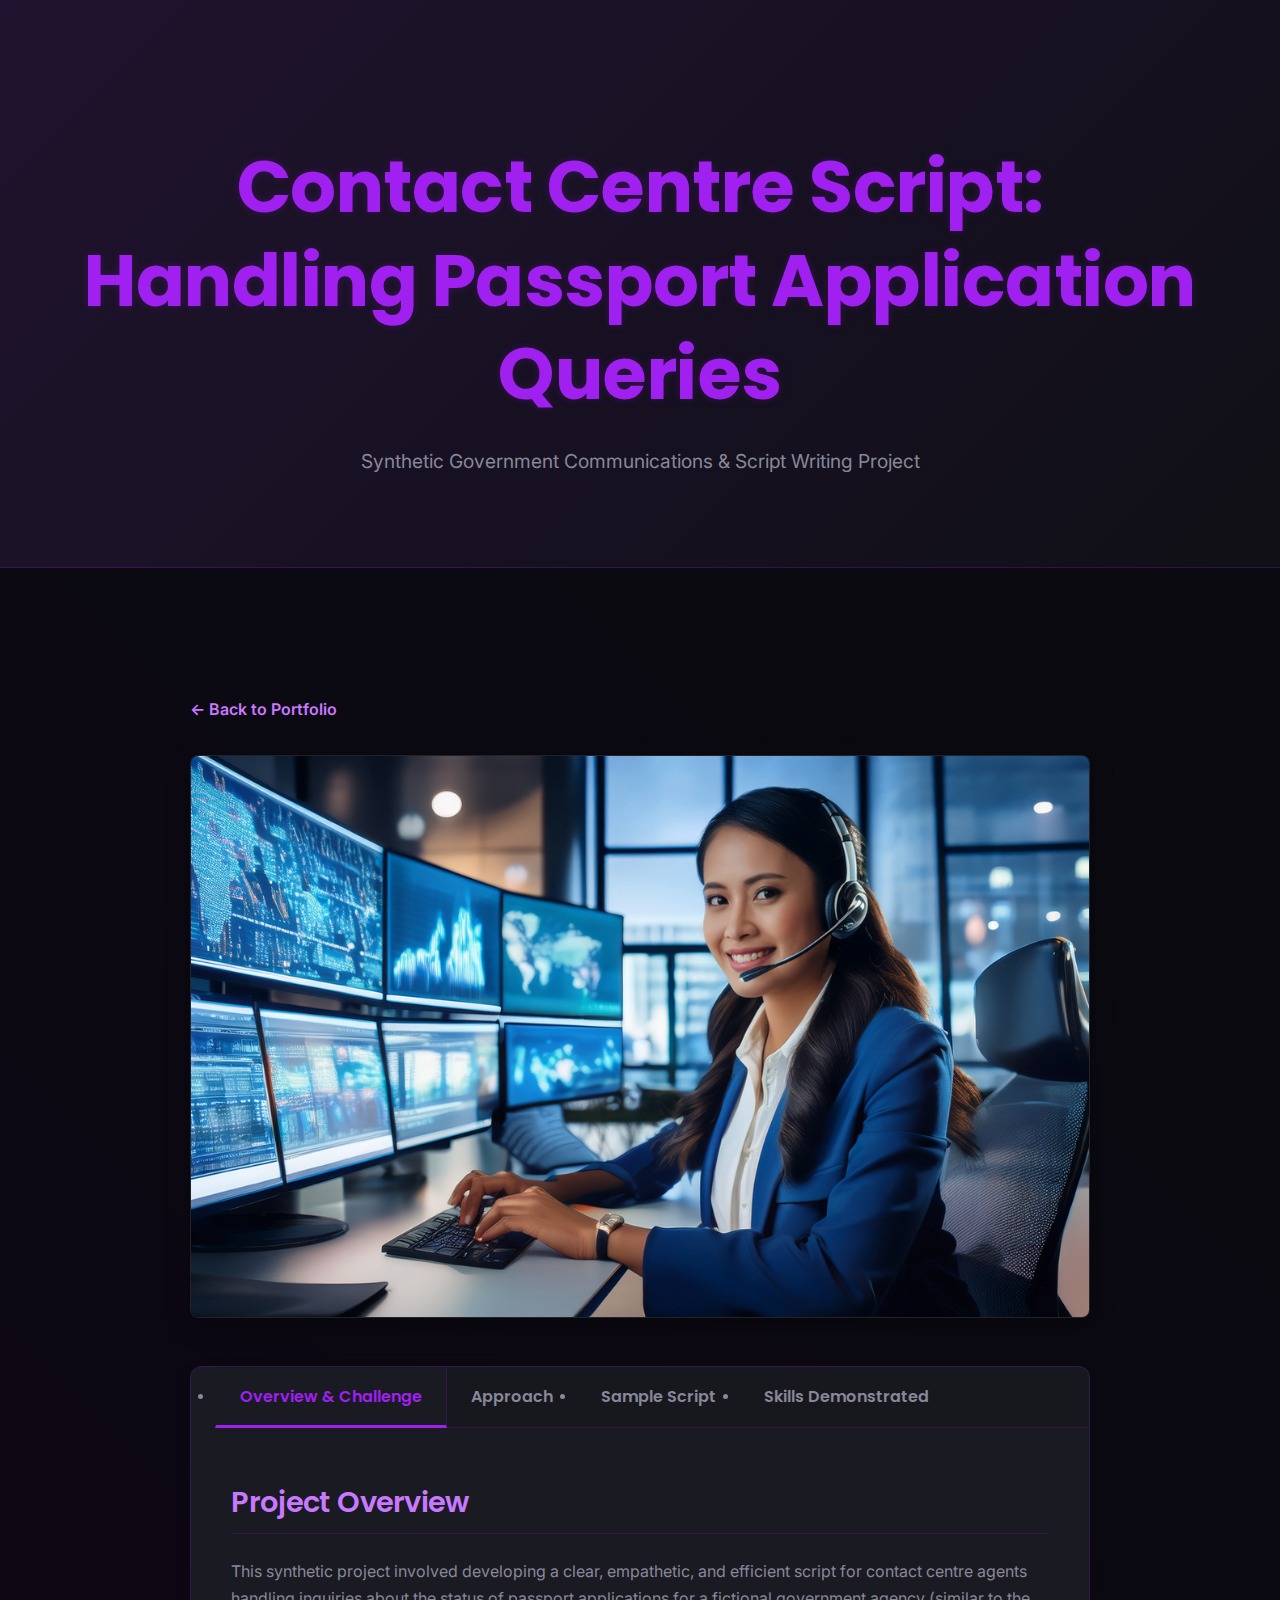
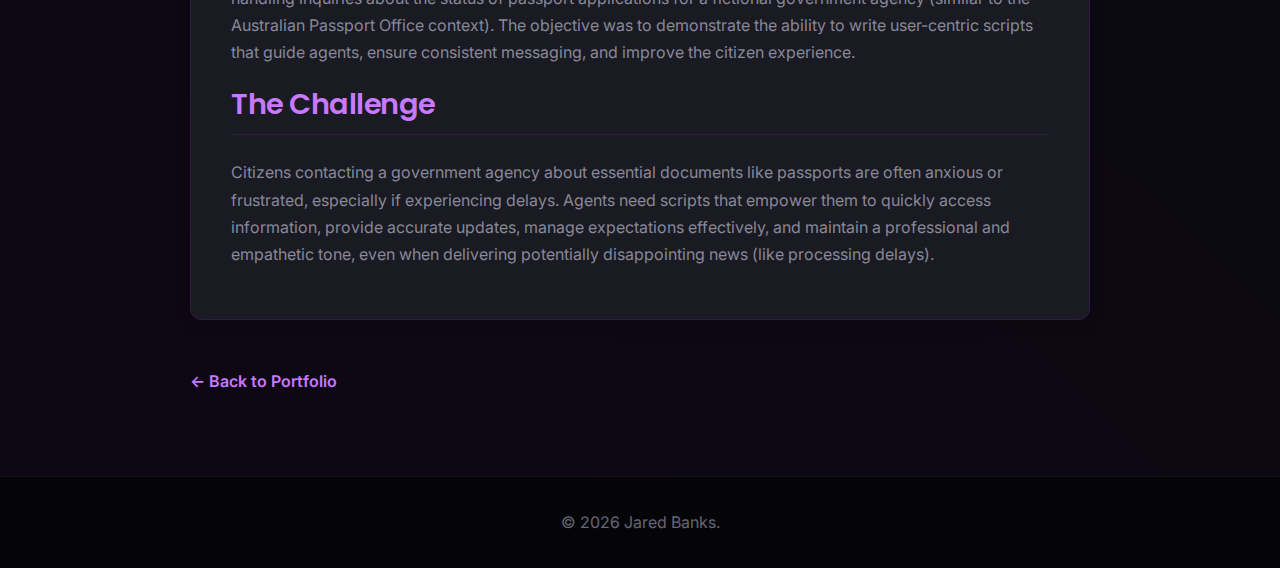
==== commit e4a64048: "v17.2.0" ====
--- a/gov-script.html
+++ b/gov-script.html
@@ -4,10 +4,206 @@
     <meta charset="UTF-8">
     <meta name="viewport" content="width=device-width, initial-scale=1.0">
     <title>Project: Contact Centre Script - Jared Banks Portfolio</title>
+    <!-- Link to the main stylesheet -->
     <link rel="stylesheet" href="style.css">
+    <!-- Google Fonts -->
     <link rel="preconnect" href="https://fonts.googleapis.com">
     <link rel="preconnect" href="https://fonts.gstatic.com" crossorigin>
     <link href="https://fonts.googleapis.com/css2?family=Poppins:wght@400;600;700&family=Inter:wght@400;500&display=swap" rel="stylesheet">
+    <!-- Add specific styles for project page tabs here or in style.css -->
+    <style>
+        /* --- Project Page Tab Styles --- */
+        .project-tabs {
+            margin-top: 3rem;
+            border: 1px solid var(--border-color);
+            border-radius: var(--border-radius-lg);
+            background-color: var(--surface-medium);
+            overflow: hidden; /* Contain borders and radius */
+            box-shadow: 0 5px 15px rgba(0,0,0,0.1);
+        }
+
+        .project-tab-nav {
+            display: flex;
+            list-style: none;
+            padding: 0;
+            margin: 0;
+            border-bottom: 1px solid var(--border-color);
+            background-color: rgba(0,0,0,0.1); /* Slightly different background for nav */
+        }
+
+        .project-tab-nav li {
+            margin: 0;
+        }
+
+        .project-tab-button {
+            display: block;
+            padding: 1rem 1.5rem;
+            cursor: pointer;
+            background: none;
+            border: none;
+            color: var(--text-secondary);
+            font-family: var(--heading-font);
+            font-weight: 600;
+            font-size: 1rem;
+            transition: color var(--transition-fast) ease, background-color var(--transition-fast) ease, border-bottom-color var(--transition-fast) ease;
+            border-bottom: 3px solid transparent; /* Indicator space */
+            position: relative;
+            top: 1px; /* Align with content border */
+        }
+
+        .project-tab-button:hover {
+            color: var(--text-primary);
+            background-color: rgba(255,255,255,0.05);
+        }
+
+        .project-tab-button.active {
+            color: var(--primary-glow);
+            background-color: var(--surface-medium); /* Match content background */
+            border-bottom-color: var(--primary-glow);
+            border-left: 1px solid var(--border-color); /* Subtle separators for active */
+            border-right: 1px solid var(--border-color);
+        }
+        .project-tab-nav li:first-child .project-tab-button.active {
+             border-left-color: transparent; /* Remove separator on first item */
+        }
+
+
+        .project-tab-content {
+            padding: 2rem 2.5rem; /* Padding inside the content area */
+        }
+
+        .project-tab-pane {
+            display: none; /* Hide inactive panes */
+            animation: fadeIn 0.5s ease forwards; /* Simple fade-in */
+        }
+
+        .project-tab-pane.active {
+            display: block; /* Show active pane */
+        }
+
+        @keyframes fadeIn {
+            from { opacity: 0; transform: translateY(10px); }
+            to { opacity: 1; transform: translateY(0); }
+        }
+
+        /* Style adjustments within tabs */
+        .project-tab-pane h2 {
+            margin-top: 0; /* Remove top margin for heading inside tab */
+            color: var(--secondary-accent); /* Different color for emphasis */
+            font-size: clamp(1.5rem, 4vw, 1.8rem);
+        }
+        .project-tab-pane h3 { /* For sample subheadings */
+             margin-top: 2rem;
+             margin-bottom: 0.8rem;
+             font-size: clamp(1.1rem, 3vw, 1.3rem);
+             color: var(--text-primary);
+             border-bottom: 1px dashed var(--border-color);
+             padding-bottom: 0.5rem;
+        }
+        .project-tab-pane h3:first-of-type {
+            margin-top: 0; /* Remove top margin if h3 is first element */
+        }
+
+        .project-tab-pane ul {
+            margin-left: 0; /* Remove default indent if desired */
+            list-style-position: inside; /* Or keep default */
+        }
+        .project-tab-pane li {
+             margin-bottom: 0.7rem; /* Consistent spacing */
+        }
+        
+        
+        /* Adjust sample script formatting */
+        .project-tab-pane .project-sample p {
+            margin-bottom: 0.8rem; /* Tighter spacing for script lines */
+        }
+         .project-tab-pane .project-sample p strong {
+            color: var(--text-primary); /* Make agent names stand out more */
+         }
+         .project-tab-pane .project-sample em { /* Style notes/actions */
+            color: var(--text-muted);
+            font-style: italic;
+            display: block;
+            margin: 0.5rem 0;
+            font-size: 0.9em;
+         }
+         .project-tab-pane .project-sample .scenario-heading { /* Style scenario titles */
+            font-weight: bold;
+            color: var(--secondary-accent);
+            margin-top: 1.5rem;
+            margin-bottom: 0.5rem;
+            display: block;
+            font-size: 0.95em;
+            text-transform: uppercase;
+            letter-spacing: 0.5px;
+         }
+
+
+        /* Responsive Tab Navigation */
+        @media (max-width: 768px) {
+            .project-tab-nav {
+                flex-direction: column; /* Stack tabs vertically */
+                border-bottom: none;
+                border-right: 1px solid var(--border-color); /* Border on the side now */
+            }
+            .project-tab-button {
+                 width: 100%;
+                 text-align: left;
+                 border-bottom: none;
+                 border-left: 3px solid transparent; /* Indicator on the left */
+                 top: 0;
+                 border-right: none; /* Remove side borders */
+                 padding: 0.8rem 1.2rem;
+            }
+             .project-tab-button.active {
+                 border-left-color: var(--primary-glow);
+                 border-bottom-color: transparent;
+                 border-top: 1px solid var(--border-color); /* Add top/bottom separators */
+                 border-bottom: 1px solid var(--border-color);
+                 border-right: none;
+                 margin-bottom: -1px; /* Overlap border */
+             }
+             .project-tab-nav li:first-child .project-tab-button.active {
+                  border-top-color: transparent; /* Remove top separator on first active item */
+             }
+
+             .project-tabs {
+                 display: flex; /* Arrange nav and content side-by-side */
+                 flex-direction: row;
+             }
+             .project-tab-content {
+                  flex-grow: 1; /* Allow content to take remaining space */
+                  padding: 1.5rem;
+             }
+        }
+         @media (max-width: 600px) {
+              .project-tabs {
+                 flex-direction: column; /* Stack nav fully on top on very small screens */
+             }
+             .project-tab-nav {
+                 flex-direction: row; /* Go back to horizontal */
+                 overflow-x: auto; /* Allow horizontal scrolling for tabs */
+                 border-right: none;
+                 border-bottom: 1px solid var(--border-color);
+             }
+             .project-tab-button {
+                 width: auto; /* Let buttons size naturally */
+                 text-align: center;
+                 border-left: none;
+                 border-bottom: 3px solid transparent; /* Back to bottom indicator */
+                 padding: 0.8rem 1rem; /* Adjust padding */
+             }
+             .project-tab-button.active {
+                  border-left-color: transparent;
+                  border-bottom-color: var(--primary-glow);
+                  border-top: none; /* Remove top/bottom borders */
+                  border-bottom: 3px solid var(--primary-glow); /* Ensure indicator thickness */
+                  border-right: none;
+                  margin-bottom: 0;
+             }
+         }
+
+    </style>
 </head>
 <body>
      <header class="project-detail-header">
@@ -18,73 +214,141 @@
     </header>
 
     <main class="project-content container">
-        <a href="index.html#portfolio" class="back-link">Back to Portfolio</a>
-
-        <h2>Project Overview</h2>
-        <p>This synthetic project involved developing a clear, empathetic, and efficient script for contact centre agents handling inquiries about the status of passport applications for a fictional government agency (similar to the Australian Passport Office context). The objective was to demonstrate the ability to write user-centric scripts that guide agents, ensure consistent messaging, and improve the citizen experience.</p>
-
-        <img src="images/project4preview.jpg" alt="Visual representation of a contact centre script flow" class="project-visual">
-
-        <h2>The Challenge</h2>
-        <p>Citizens contacting a government agency about essential documents like passports are often anxious or frustrated, especially if experiencing delays. Agents need scripts that empower them to quickly access information, provide accurate updates, manage expectations effectively, and maintain a professional and empathetic tone, even when delivering potentially disappointing news (like processing delays).</p>
-
-        <h2>My Approach</h2>
-        <ul>
-            <li><strong>User-Centric Focus:</strong> Prioritized the citizen's perspective, anticipating common questions and emotional states.</li>
-            <li><strong>Information Gathering:</strong> Structured the script to guide the agent in collecting necessary identifying information (e.g., application number, name, DOB) efficiently and securely at the start of the call.</li>
-            <li><strong>Clear Call Flow:</strong> Designed a logical flow: Greeting -> Identification -> Inquiry Confirmation -> Information Retrieval (Simulated) -> Status Update Delivery -> Next Steps/Expectation Setting -> Closing.</li>
-            <li><strong>Empathetic Language:</strong> Incorporated phrases demonstrating understanding and empathy (e.g., "I understand waiting can be frustrating," "Let me check that for you right away").</li>
-            <li><strong>Conciseness & Clarity:</strong> Kept sentences direct and easy for agents to read and citizens to understand. Avoided overly bureaucratic language.</li>
-            <li><strong>Scenario Handling (Conceptual):</strong> Included placeholders or brief notes for handling common scenarios like "application processing normally," "application delayed," or "further information required."</li>
-        </ul>
-
-        <h2>Simulated Sample Content (Script Excerpt)</h2>
-        <p>Below is a sample excerpt focusing on the core interaction after initial identification:</p>
-        <div class="project-sample">
-            <p><strong>Agent:</strong> Okay Mr./Ms. [Citizen's Last Name], thank you for confirming those details. So you're calling today to check the status of your recent passport application, is that correct?</p>
-            <p><strong>Citizen:</strong> Yes, that's right.</p>
-            <p><strong>Agent:</strong> Great, I can certainly help you with that. Please give me just a moment while I access your application details in our system.</p>
-            <p><em>[Agent accesses system - Allow 15-30 seconds pause]</em></p>
-
-            <p><strong>Agent:</strong> Alright, I have your application details here now.</p>
-
-            <p><em><strong>--- Scenario A: Processing Normally ---</strong></em></p>
-            <p><strong>Agent:</strong> Good news! Your application reference [Application Number] is currently processing normally within our standard timeframe. At this stage, we expect it to be finalized and dispatched within the next [Number] business days. You'll receive an email notification once it's been sent.</p>
-            <p><strong>Agent:</strong> Is there anything else I can help you with regarding this application today?</p>
-
-            <p><em><strong>--- Scenario B: Delay Identified ---</strong></em></p>
-            <p><strong>Agent:</strong> Okay, I see here that your application reference [Application Number] is still currently in processing. I understand waiting can be frustrating. At the moment, due to [Brief, standardized reason, e.g., current high volumes], processing times are slightly extended. We are working hard to finalize all applications as quickly as possible. While I can't give an exact date right now, please continue to monitor your email for updates. We anticipate providing a further update within [Number] business days.</p>
-            <p><strong>Agent:</strong> I know that might not be the news you were hoping for, but please be assured it is actively being processed. Is there anything else I can assist you with?</p>
-
-            <p><em><strong>--- Scenario C: Further Information Required ---</strong></em></p>
-            <p><strong>Agent:</strong> Okay, I see that your application reference [Application Number] is currently on hold because we require some additional information or documentation. Did you receive an email or letter from us recently requesting [Specific item, e.g., new photos, clarification on details]?</p>
-            <p><em>[Agent guides citizen based on response, explains how to provide the required info]</em></p>
-            <p><strong>Agent:</strong> Once we receive that information, we can continue processing your application. Do you have any questions about how to provide [Specific item]?</p>
-
-            <p><em><strong>--- Closing (Applicable to all scenarios) ---</strong></em></p>
-            <p><strong>Agent:</strong> Thank you for calling the [Agency Name] contact centre today, Mr./Ms. [Citizen's Last Name]. Have a great day.</p>
-        </div>
-
-
-        <h2>Key Skills Demonstrated</h2>
-        <ul>
-            <li>Script Writing (Contact Centre)</li>
-            <li>User-Centric Communication</li>
-            <li>Government Communications (Simulated)</li>
-            <li>Empathy in Customer Service Writing</li>
-            <li>Clarity, Conciseness, and Accuracy</li>
-            <li>Logical Flow & Information Structuring</li>
-            <li>Handling Different Scenarios</li>
-            <li>Process Improvement (Standardizing Responses)</li>
-        </ul>
-
-        <a href="index.html#portfolio" class="back-link">Back to Portfolio</a>
+        <a href="index.html#portfolio" class="back-link">← Back to Portfolio</a>
+
+        <!-- Main Project Image -->
+        <img src="images/project4preview.jpg" alt="Visual representation of a contact centre script flow" class="project-visual" style="margin-top: 2rem;">
+
+        <!-- Tab Structure -->
+        <div class="project-tabs">
+            <!-- Tab Navigation -->
+            <ul class="project-tab-nav" role="tablist">
+                <li><button class="project-tab-button active" data-tab-target="#tab-overview" role="tab" aria-selected="true" id="tab-btn-overview">Overview & Challenge</button></li>
+                <li><button class="project-tab-button" data-tab-target="#tab-approach" role="tab" aria-selected="false" id="tab-btn-approach">Approach</button></li>
+                <li><button class="project-tab-button" data-tab-target="#tab-sample" role="tab" aria-selected="false" id="tab-btn-sample">Sample Script</button></li>
+                <li><button class="project-tab-button" data-tab-target="#tab-skills" role="tab" aria-selected="false" id="tab-btn-skills">Skills Demonstrated</button></li>
+            </ul>
+
+            <!-- Tab Content Panes -->
+            <div class="project-tab-content">
+                <!-- Overview & Challenge Pane -->
+                <div class="project-tab-pane active" id="tab-overview" role="tabpanel" aria-labelledby="tab-btn-overview">
+                    <h2>Project Overview</h2>
+                    <p>This synthetic project involved developing a clear, empathetic, and efficient script for contact centre agents handling inquiries about the status of passport applications for a fictional government agency (similar to the Australian Passport Office context). The objective was to demonstrate the ability to write user-centric scripts that guide agents, ensure consistent messaging, and improve the citizen experience.</p>
+
+                    <h2>The Challenge</h2>
+                    <p>Citizens contacting a government agency about essential documents like passports are often anxious or frustrated, especially if experiencing delays. Agents need scripts that empower them to quickly access information, provide accurate updates, manage expectations effectively, and maintain a professional and empathetic tone, even when delivering potentially disappointing news (like processing delays).</p>
+                </div>
+
+                <!-- Approach Pane -->
+                <div class="project-tab-pane" id="tab-approach" role="tabpanel" aria-labelledby="tab-btn-approach">
+                    <h2>My Approach</h2>
+                    <ul class="icon-list">
+                        <li><strong>User-Centric Focus:</strong> Prioritized the citizen's perspective, anticipating common questions and emotional states.</li>
+                        <li><strong>Information Gathering:</strong> Structured the script to guide the agent in collecting necessary identifying information (e.g., application number, name, DOB) efficiently and securely at the start of the call.</li>
+                        <li><strong>Clear Call Flow:</strong> Designed a logical flow: Greeting -> Identification -> Inquiry Confirmation -> Information Retrieval (Simulated) -> Status Update Delivery -> Next Steps/Expectation Setting -> Closing.</li>
+                        <li><strong>Empathetic Language:</strong> Incorporated phrases demonstrating understanding and empathy (e.g., "I understand waiting can be frustrating," "Let me check that for you right away").</li>
+                        <li><strong>Conciseness & Clarity:</strong> Kept sentences direct and easy for agents to read and citizens to understand. Avoided overly bureaucratic language.</li>
+                        <li><strong>Scenario Handling (Conceptual):</strong> Included placeholders or brief notes for handling common scenarios like "application processing normally," "application delayed," or "further information required."</li>
+                    </ul>
+                </div>
+
+                <!-- Sample Script Pane -->
+                <div class="project-tab-pane" id="tab-sample" role="tabpanel" aria-labelledby="tab-btn-sample">
+                    <h2>Simulated Sample Script Excerpt</h2>
+                    <p>Focusing on the core interaction after initial identification:</p>
+                    <div class="project-sample"> <!-- Keep project-sample for distinct background/border -->
+                        <p><strong>Agent:</strong> Okay Mr./Ms. [Citizen's Last Name], thank you for confirming those details. So you're calling today to check the status of your recent passport application, is that correct?</p>
+                        <p><strong>Citizen:</strong> Yes, that's right.</p>
+                        <p><strong>Agent:</strong> Great, I can certainly help you with that. Please give me just a moment while I access your application details in our system.</p>
+                        <em>[Agent accesses system - Allow 15-30 seconds pause]</em>
+
+                        <p><strong>Agent:</strong> Alright, I have your application details here now.</p>
+
+                        <span class="scenario-heading">--- Scenario A: Processing Normally ---</span>
+                        <p><strong>Agent:</strong> Good news! Your application reference [Application Number] is currently processing normally within our standard timeframe. At this stage, we expect it to be finalized and dispatched within the next [Number] business days. You'll receive an email notification once it's been sent.</p>
+                        <p><strong>Agent:</strong> Is there anything else I can help you with regarding this application today?</p>
+
+                        <span class="scenario-heading">--- Scenario B: Delay Identified ---</span>
+                        <p><strong>Agent:</strong> Okay, I see here that your application reference [Application Number] is still currently in processing. I understand waiting can be frustrating. At the moment, due to [Brief, standardized reason, e.g., current high volumes], processing times are slightly extended. We are working hard to finalize all applications as quickly as possible. While I can't give an exact date right now, please continue to monitor your email for updates. We anticipate providing a further update within [Number] business days.</p>
+                        <p><strong>Agent:</strong> I know that might not be the news you were hoping for, but please be assured it is actively being processed. Is there anything else I can assist you with?</p>
+
+                        <span class="scenario-heading">--- Scenario C: Further Information Required ---</span>
+                        <p><strong>Agent:</strong> Okay, I see that your application reference [Application Number] is currently on hold because we require some additional information or documentation. Did you receive an email or letter from us recently requesting [Specific item, e.g., new photos, clarification on details]?</p>
+                        <em>[Agent guides citizen based on response, explains how to provide the required info]</em>
+                        <p><strong>Agent:</strong> Once we receive that information, we can continue processing your application. Do you have any questions about how to provide [Specific item]?</p>
+
+                        <span class="scenario-heading">--- Closing (Applicable to all scenarios) ---</span>
+                        <p><strong>Agent:</strong> Thank you for calling the [Agency Name] contact centre today, Mr./Ms. [Citizen's Last Name]. Have a great day.</p>
+                    </div>
+                </div>
+
+                <!-- Skills Pane -->
+                <div class="project-tab-pane" id="tab-skills" role="tabpanel" aria-labelledby="tab-btn-skills">
+                    <h2>Key Skills Demonstrated</h2>
+                    <ul class="icon-list">
+                        <li>Script Writing (Contact Centre)</li>
+                        <li>User-Centric Communication</li>
+                        <li>Government Communications (Simulated)</li>
+                        <li>Empathy in Customer Service Writing</li>
+                        <li>Clarity, Conciseness, and Accuracy</li>
+                        <li>Logical Flow & Information Structuring</li>
+                        <li>Handling Different Scenarios</li>
+                        <li>Process Improvement (Standardizing Responses)</li>
+                    </ul>
+                </div>
+            </div> <!-- End .project-tab-content -->
+        </div> <!-- End .project-tabs -->
+
+
+        <a href="index.html#portfolio" class="back-link" style="margin-top: 3rem;">← Back to Portfolio</a>
     </main>
 
      <footer class="site-footer-bottom">
         <div class="container">
-            <p>© 2024 Jared Banks.</p>
+            <!-- Update year dynamically -->
+            <p>© <span id="current-year">2024</span> Jared Banks.</p>
         </div>
     </footer>
+
+    <!-- Simple Tab Switching JavaScript -->
+    <script>
+        document.addEventListener('DOMContentLoaded', () => {
+            const tabsContainer = document.querySelector('.project-tabs');
+            const tabButtons = tabsContainer?.querySelectorAll('.project-tab-button');
+            const tabPanes = tabsContainer?.querySelectorAll('.project-tab-pane');
+            const currentYearSpan = document.getElementById('current-year');
+
+            if (tabButtons && tabPanes) {
+                tabButtons.forEach(button => {
+                    button.addEventListener('click', () => {
+                        const targetPaneId = button.getAttribute('data-tab-target');
+
+                        // Update button states
+                        tabButtons.forEach(btn => {
+                            btn.classList.remove('active');
+                            btn.setAttribute('aria-selected', 'false');
+                        });
+                        button.classList.add('active');
+                        button.setAttribute('aria-selected', 'true');
+
+                        // Update pane states
+                        tabPanes.forEach(pane => {
+                            if (`#${pane.id}` === targetPaneId) {
+                                pane.classList.add('active');
+                            } else {
+                                pane.classList.remove('active');
+                            }
+                        });
+                    });
+                });
+            }
+
+             // Update footer year
+             if (currentYearSpan) {
+                currentYearSpan.textContent = new Date().getFullYear();
+            }
+        });
+    </script>
 </body>
-</html>+</html>
--- a/style.css
+++ b/style.css
@@ -118,91 +118,152 @@
 .scroll-down-indicator svg { stroke: var(--secondary-accent); width: 30px; height: 30px; }
 @keyframes bounceArrow { 0%, 100% { transform: translate(-50%, 0); opacity: 0.8; } 50% { transform: translate(-50%, 10px); opacity: 1; } }
 
-/* --- Portfolio Section Grid --- */
-.portfolio-grid {
-    display: grid;
-    /* Default to a single column (mobile first) */
-    grid-template-columns: 1fr;
-    gap: 2rem; /* Smaller gap for single column */
+
+/* --- NEW Portfolio Slider Styles --- */
+.portfolio-slider-container {
+    display: flex;
+    gap: 2rem; /* Adjust gap between nav and display */
     margin-top: 4rem; /* Space below intro text */
-}
-
-/* Apply two columns for medium screens and up */
-@media (min-width: 768px) { /* Adjust breakpoint if needed */
-    .portfolio-grid {
-        grid-template-columns: repeat(2, 1fr); /* Creates exactly 2 equal columns */
-        gap: 2.5rem; /* Larger gap for two columns */
-    }
-}
-
-/* Portfolio Card Styles */
-.portfolio-card {
-    background: var(--surface-medium);
+    background: var(--surface-medium); /* Background for the whole component */
     border-radius: var(--border-radius-lg);
     border: 1px solid var(--border-color);
-    overflow: hidden; /* Clip image corners and potential overflow */
-    transition: transform var(--transition-medium) ease, box-shadow var(--transition-medium) ease;
+    padding: 1.5rem;
+    box-shadow: 0 8px 25px rgba(0,0,0,0.2);
+    min-height: 550px; /* Give it some minimum height */
+    position: relative; /* For potential absolute elements if needed later */
+}
+
+/* Vertical Navigation (Thumbnails) */
+.portfolio-nav {
+    flex: 0 0 250px; /* Fixed width for the nav column, don't grow or shrink */
+    max-height: 550px; /* Match min-height or adjust */
+    overflow-y: auto; /* Enable scrolling if thumbnails exceed height */
+    padding-right: 1rem; /* Add some spacing before the scrollbar */
+    border-right: 1px solid var(--border-color); /* Separator line */
+}
+
+.portfolio-nav-inner {
+     display: flex;
+     flex-direction: column;
+     gap: 1rem; /* Spacing between thumbnails */
+}
+
+/* Custom Scrollbar for Webkit Browsers (Chrome, Safari) */
+.portfolio-nav::-webkit-scrollbar {
+    width: 6px;
+}
+.portfolio-nav::-webkit-scrollbar-track {
+    background: rgba(0,0,0,0.1);
+    border-radius: 3px;
+}
+.portfolio-nav::-webkit-scrollbar-thumb {
+    background-color: var(--text-muted);
+    border-radius: 3px;
+}
+.portfolio-nav::-webkit-scrollbar-thumb:hover {
+    background-color: var(--text-secondary);
+}
+
+
+.portfolio-nav-item {
     display: flex;
-    flex-direction: column; /* Stack image and content vertically */
-    height: 100%; /* Ensure cards in the same row have equal height if needed by grid */
-    box-shadow: 0 5px 15px rgba(0,0,0,0.15);
-}
-
-.portfolio-card:hover {
-    transform: translateY(-8px) scale(1.02);
-    box-shadow: 0 12px 28px rgba(0,0,0,0.2), 0 0 20px var(--shadow-color-hover);
-    border-color: rgba(160, 32, 240, 0.5); /* Optional: brighter border on hover */
-}
-
-.portfolio-card .portfolio-image-container {
-    position: relative;
-    overflow: hidden;
-    aspect-ratio: 16 / 10; /* Maintain aspect ratio */
+    align-items: center;
+    gap: 0.8rem;
+    padding: 0.8rem;
+    border-radius: var(--border-radius-md);
+    cursor: pointer;
+    border: 1px solid transparent; /* Placeholder for active state */
+    transition: background-color var(--transition-fast) ease, border-color var(--transition-fast) ease;
+    background-color: rgba(255, 255, 255, 0.03); /* Subtle background */
+}
+
+.portfolio-nav-item:hover {
+    background-color: rgba(160, 32, 240, 0.1);
+}
+
+.portfolio-nav-item.active {
+    background-color: rgba(160, 32, 240, 0.2);
+    border-color: var(--primary-glow);
+}
+
+.portfolio-nav-item img {
+    width: 60px; /* Thumbnail image size */
+    height: 40px;
+    object-fit: cover;
+    border-radius: var(--border-radius-sm);
+    flex-shrink: 0; /* Prevent image from shrinking */
+}
+
+.portfolio-nav-item h4 {
+    font-size: 0.9rem;
+    font-weight: 500;
+    color: var(--text-secondary);
+    margin-bottom: 0;
+    line-height: 1.4;
+    transition: color var(--transition-fast) ease;
+}
+
+.portfolio-nav-item.active h4 {
+    color: var(--text-primary);
+    font-weight: 600;
+}
+
+/* Main Display Area */
+.portfolio-main-display {
+    flex: 1 1 auto; /* Allow display area to grow and shrink */
+    display: flex;
+    flex-direction: column;
+    min-width: 0; /* Prevents flex item overflow issues */
+}
+
+.portfolio-display-image-container {
     width: 100%;
-    background-color: #2a2a35; /* Placeholder background */
-}
-
-.portfolio-card .portfolio-image-container img {
-    position: absolute;
-    top: 0;
-    left: 0;
+    aspect-ratio: 16 / 9; /* Or adjust as needed */
+    background-color: #2a2a35; /* Placeholder */
+    border-radius: var(--border-radius-md);
+    overflow: hidden; /* Clip image */
+    margin-bottom: 1.5rem;
+    border: 1px solid var(--border-color);
+}
+
+#portfolio-display-img {
     width: 100%;
     height: 100%;
     object-fit: cover;
     display: block;
-    transition: transform var(--transition-slow) ease, filter var(--transition-medium) ease;
-    filter: brightness(1) saturate(1);
-}
-
-/* Image effect on card hover */
-.portfolio-card:hover .portfolio-image-container img {
-    transform: scale(1.05);
-    filter: brightness(0.85);
-}
-
-.portfolio-card-content {
-    padding: 1.5rem;
-    flex-grow: 1; /* Allows content area to expand if needed */
+    /* Add transition for smooth image change (optional) */
+    opacity: 1;
+    transition: opacity var(--transition-medium) ease-in-out;
+}
+/* Style for during image load/change */
+#portfolio-display-img.loading {
+    opacity: 0.5;
+}
+
+
+.portfolio-display-content {
+    flex-grow: 1; /* Take remaining vertical space */
     display: flex;
-    flex-direction: column; /* Stack elements inside content area */
-}
-
-.portfolio-card-content h3 {
+    flex-direction: column;
+}
+
+#portfolio-display-title {
     margin-bottom: 0.75rem;
     color: var(--text-primary);
     font-weight: 600;
-    font-size: clamp(1.1rem, 3vw, 1.3rem);
-}
-
-.portfolio-card-content .skills-tags {
+    font-size: clamp(1.2rem, 3vw, 1.6rem); /* Slightly larger title */
+}
+
+/* Shared tag style for main display */
+.skills-tags {
     display: flex;
     flex-wrap: wrap;
     gap: 0.6rem;
-    margin-top: 0.5rem; /* Space above tags */
-    margin-bottom: 1rem; /* Space below tags */
-}
-
-.portfolio-card-content .skills-tags span {
+    margin-top: 0.5rem;
+    margin-bottom: 1rem;
+}
+
+.skills-tags span {
     background-color: rgba(160, 32, 240, 0.15);
     color: var(--secondary-accent);
     padding: 0.3rem 0.9rem;
@@ -212,27 +273,28 @@
     border: 1px solid rgba(160, 32, 240, 0.3);
 }
 
-.portfolio-card-content .portfolio-goal {
-    font-size: 0.9rem;
+/* Shared goal style */
+.portfolio-goal {
+    font-size: 1rem; /* Slightly larger goal text */
     color: var(--text-secondary);
-    line-height: 1.6;
-    margin-bottom: 1.5rem; /* Space before the button */
-    flex-grow: 1; /* Pushes button to bottom if content is short */
-}
-
-.portfolio-card-content .portfolio-goal strong {
+    line-height: 1.7;
+    margin-bottom: 1.5rem;
+    flex-grow: 1; /* Pushes button down */
+}
+.portfolio-goal strong {
     color: var(--text-primary);
     font-weight: 600;
 }
 
+/* Shared button style */
 .portfolio-view-link {
     display: inline-block;
     background: var(--primary-glow);
     color: #fff;
-    padding: 0.7rem 1.5rem; /* Button padding */
+    padding: 0.8rem 1.8rem;
     border-radius: var(--border-radius-sm);
     font-weight: 600;
-    font-size: 0.9rem;
+    font-size: 0.95rem;
     font-family: var(--heading-font);
     text-decoration: none;
     text-align: center;
@@ -242,13 +304,60 @@
     cursor: pointer;
     border: none;
 }
-
 .portfolio-view-link:hover {
     background-color: var(--secondary-accent);
     color: var(--background-dark);
     transform: translateY(-2px);
     box-shadow: 0 4px 10px rgba(160, 32, 240, 0.4);
 }
+
+
+/* Responsive adjustments for the slider */
+@media (max-width: 992px) {
+    .portfolio-slider-container {
+        flex-direction: column; /* Stack nav on top of display */
+        min-height: unset; /* Remove fixed min-height */
+        padding: 1rem;
+    }
+    .portfolio-nav {
+        flex: 0 0 auto; /* Let height be determined by content */
+        max-height: 250px; /* Limit height, allow scrolling */
+        width: 100%;
+        border-right: none; /* Remove side border */
+        border-bottom: 1px solid var(--border-color); /* Add bottom border */
+        padding-right: 0;
+        padding-bottom: 1rem; /* Space below thumbnails */
+        margin-bottom: 1.5rem; /* Space between nav and display */
+    }
+     /* .portfolio-nav-inner { } */ /* Removed empty rule */
+
+    .portfolio-display-image-container {
+         aspect-ratio: 16 / 10; /* Adjust aspect ratio if needed */
+    }
+}
+
+@media (max-width: 768px) {
+    /* Further adjustments if needed */
+     .portfolio-nav {
+         max-height: 200px; /* Reduce max height further */
+     }
+    .portfolio-nav-item h4 {
+        font-size: 0.85rem;
+    }
+     #portfolio-display-title {
+        font-size: clamp(1.1rem, 4vw, 1.4rem);
+    }
+     /* Apply overrides using classes for consistency */
+     .portfolio-goal {
+        font-size: 0.95rem;
+    }
+     .portfolio-view-link {
+        padding: 0.7rem 1.5rem;
+        font-size: 0.9rem;
+    }
+}
+
+/* --- End NEW Portfolio Slider Styles --- */
 
 /* --- About Section --- */
 .about-section { background-color: var(--surface-dark); }
@@ -292,7 +401,7 @@
 .animate-on-scroll.is-visible { opacity: 1; transform: none; }
 .fade-in-up { transform: translateY(40px); } .fade-in-left { transform: translateX(-40px); } .fade-in-right { transform: translateX(40px); } .scale-in { transform: scale(0.9); }
 /* Add delays directly to elements that need them */
-.delay-1 { transition-delay: 0.15s !important; } /* Use !important cautiously if needed */
+.delay-1 { transition-delay: 0.15s !important; }
 .delay-2 { transition-delay: 0.3s !important; }
 .delay-3 { transition-delay: 0.45s !important; }
 /* --- Project Detail Page Specific Styles (If you have these pages) --- */
@@ -328,9 +437,6 @@
     h1 { font-size: clamp(2.5rem, 7vw, 3.5rem); }
     h2 { font-size: clamp(2rem, 6vw, 2.6rem); }
     .section-intro { max-width: 90%; font-size: 1rem; margin-bottom: 3rem;}
-    /* Ensure portfolio grid gap is updated for mobile */
-    .portfolio-grid { gap: 2rem; }
-    .portfolio-card-content { padding: 1.2rem; }
     .skills-grid { grid-template-columns: 1fr; gap: 1.5rem;}
     .contact-info { padding: 2rem; }
     .project-content { padding: 60px 20px; }
@@ -343,8 +449,6 @@
     .container { padding: 0 15px; }
     .logo a { font-size: 1.5rem; }
     .cta-button { padding: 0.9rem 2rem; font-size: 1rem; }
-    .portfolio-card-content { padding: 1.2rem; }
-    .portfolio-card-content h3 { font-size: 1rem; }
     .skill-item { padding: 2rem 1.5rem; }
     .contact-info { padding: 1.5rem; }
     .contact-links p { flex-direction: column; align-items: center; gap: 0.3rem; text-align: center;}
